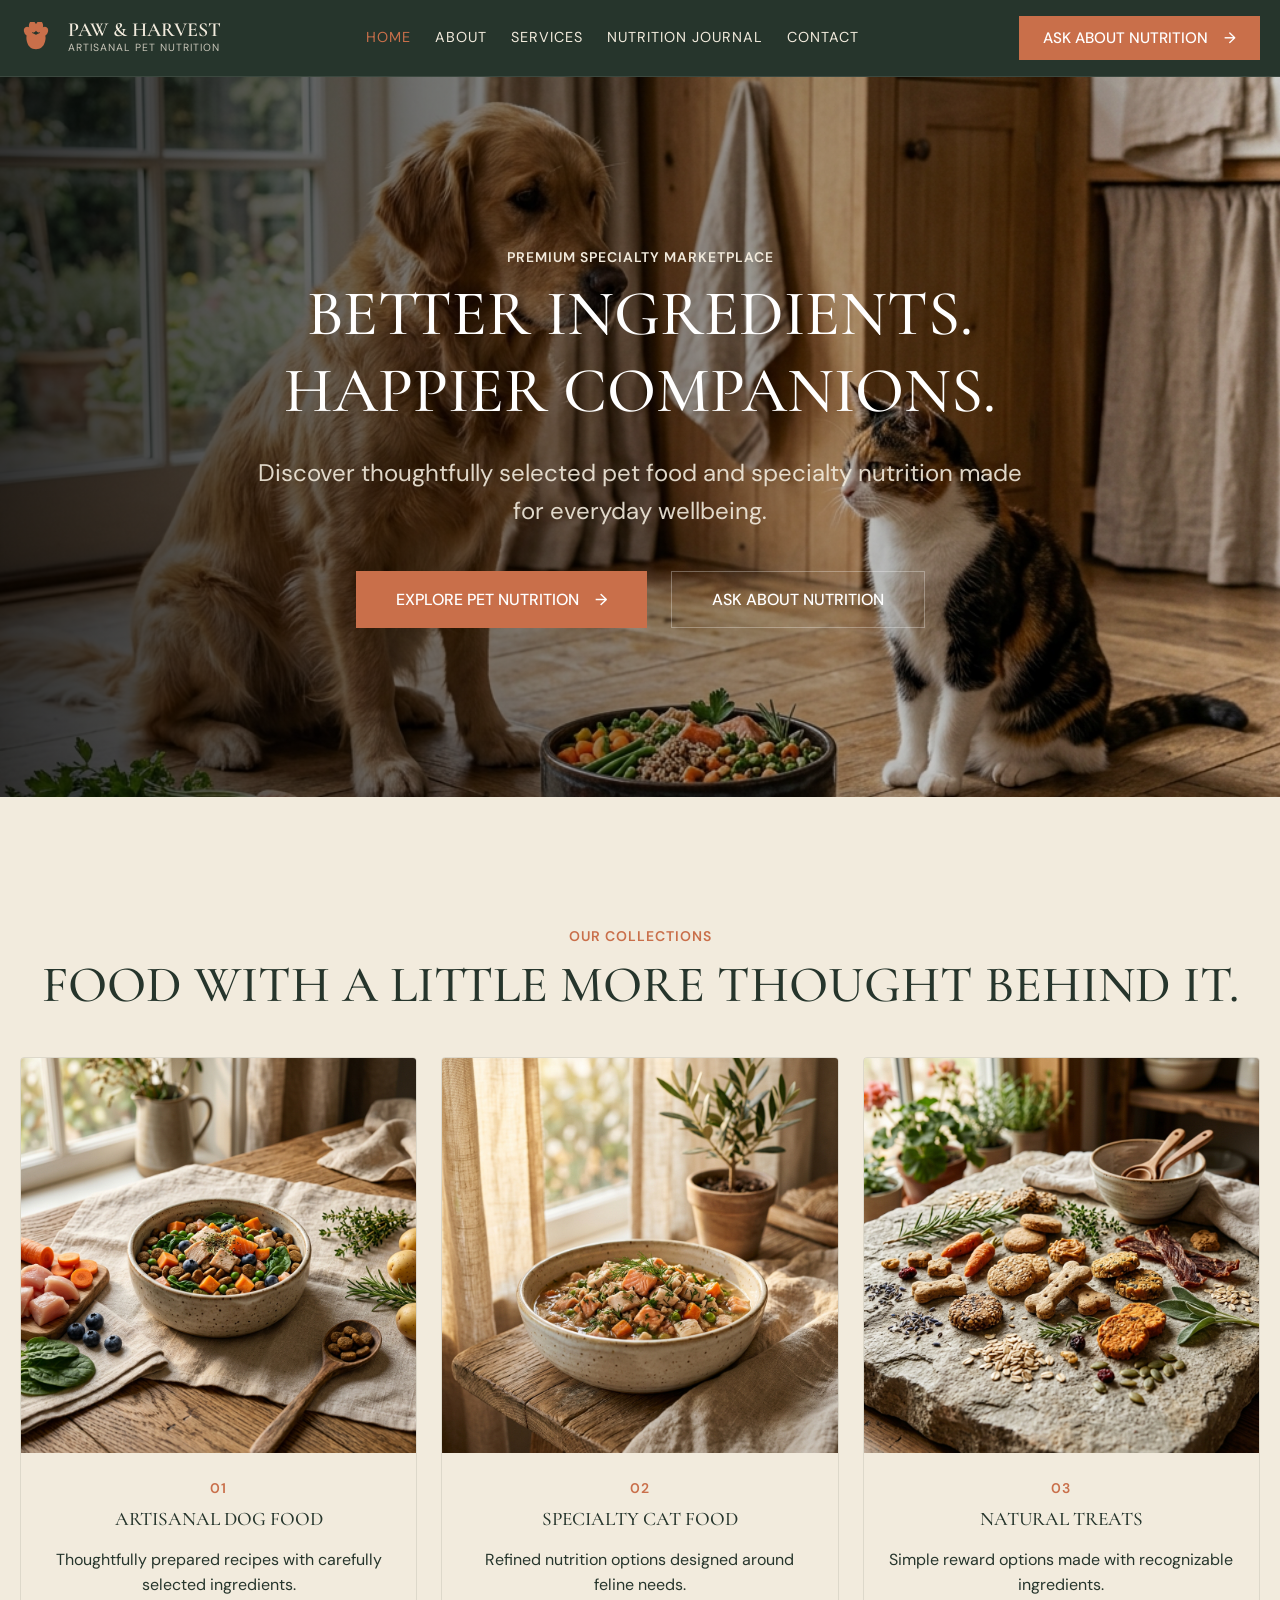
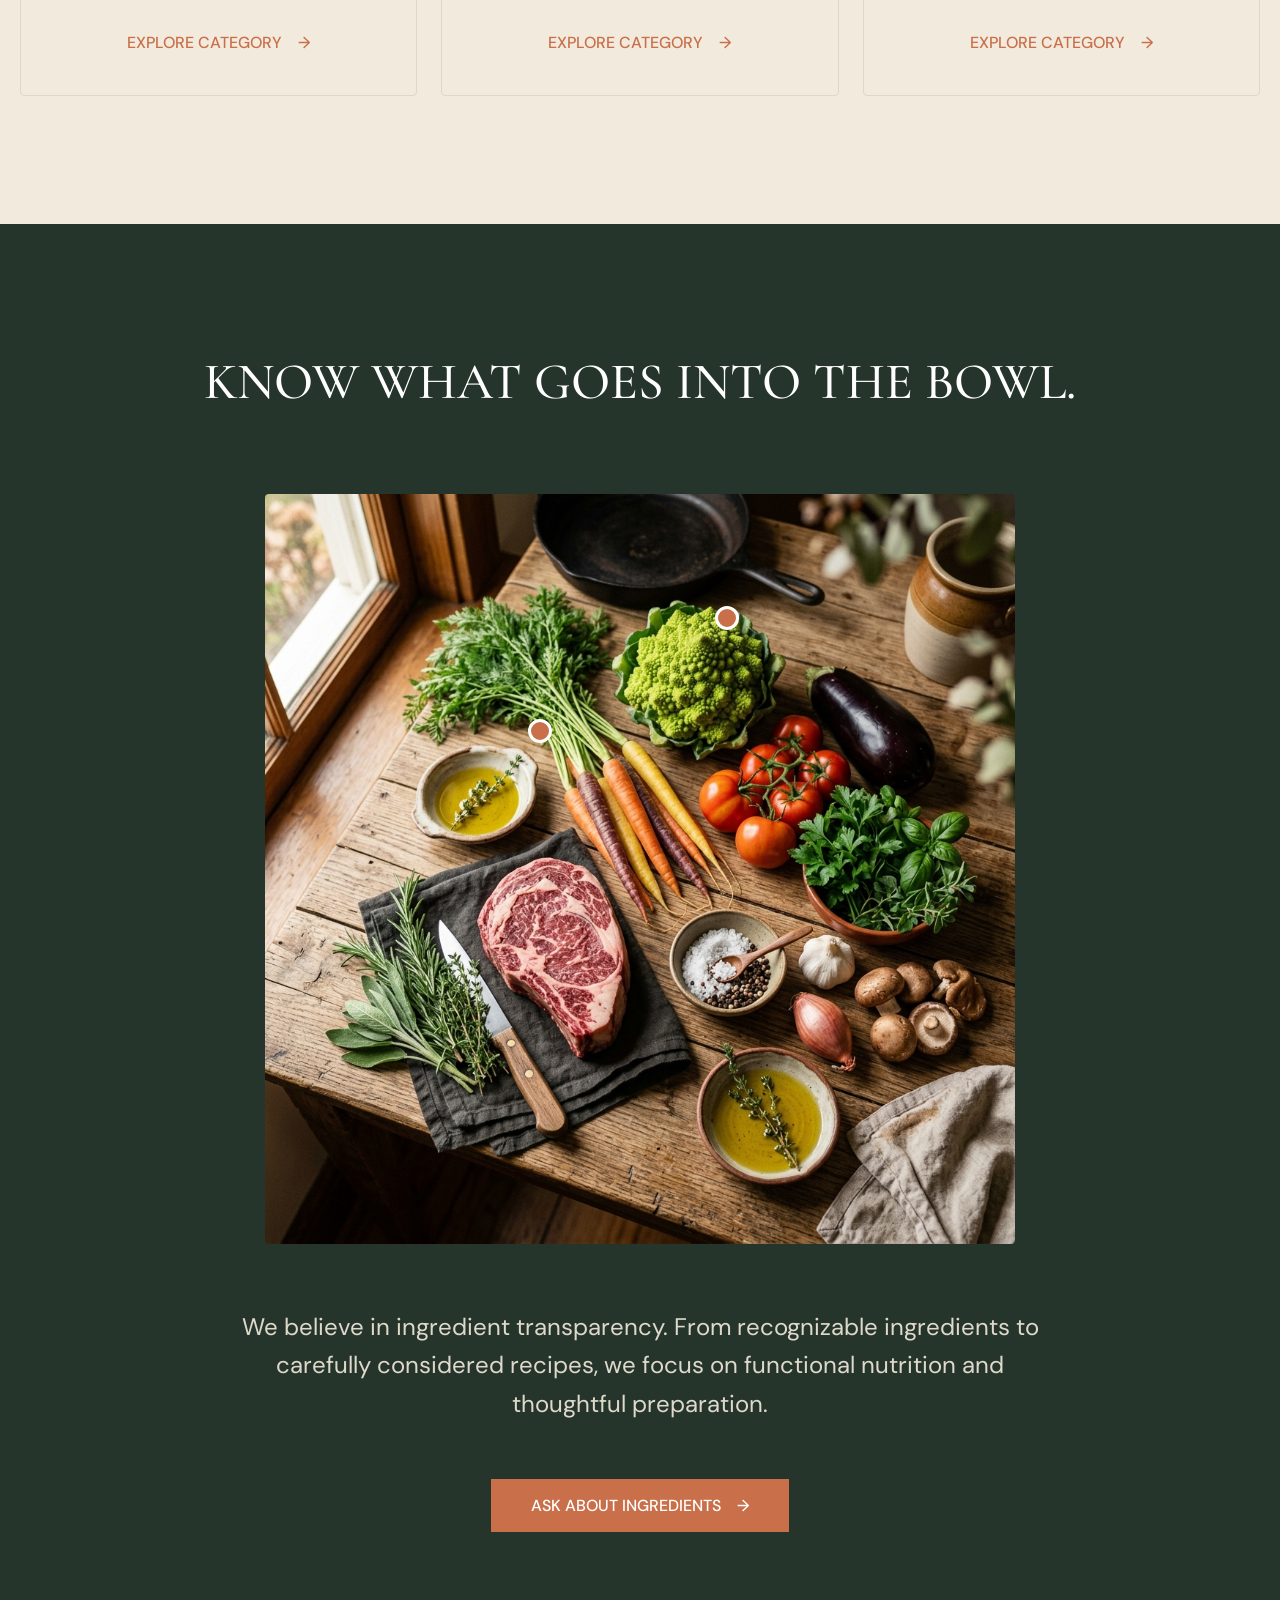
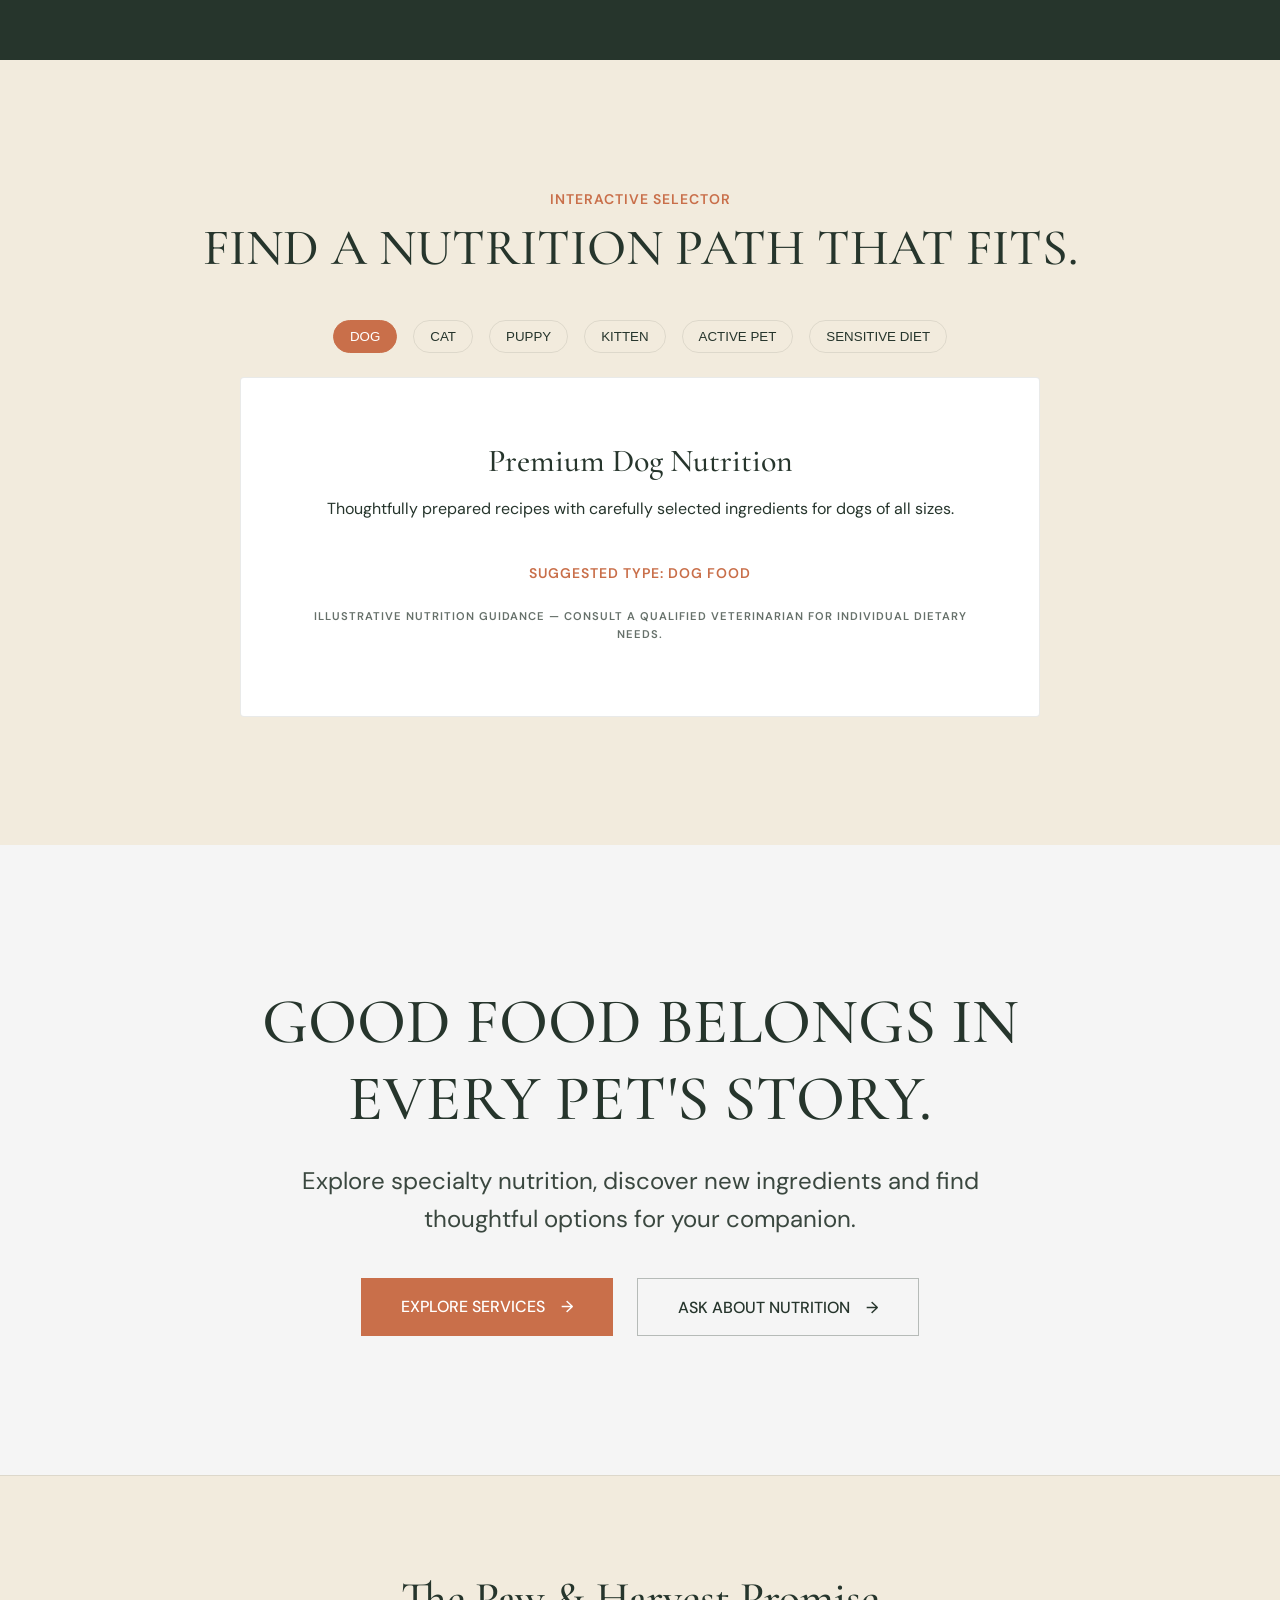
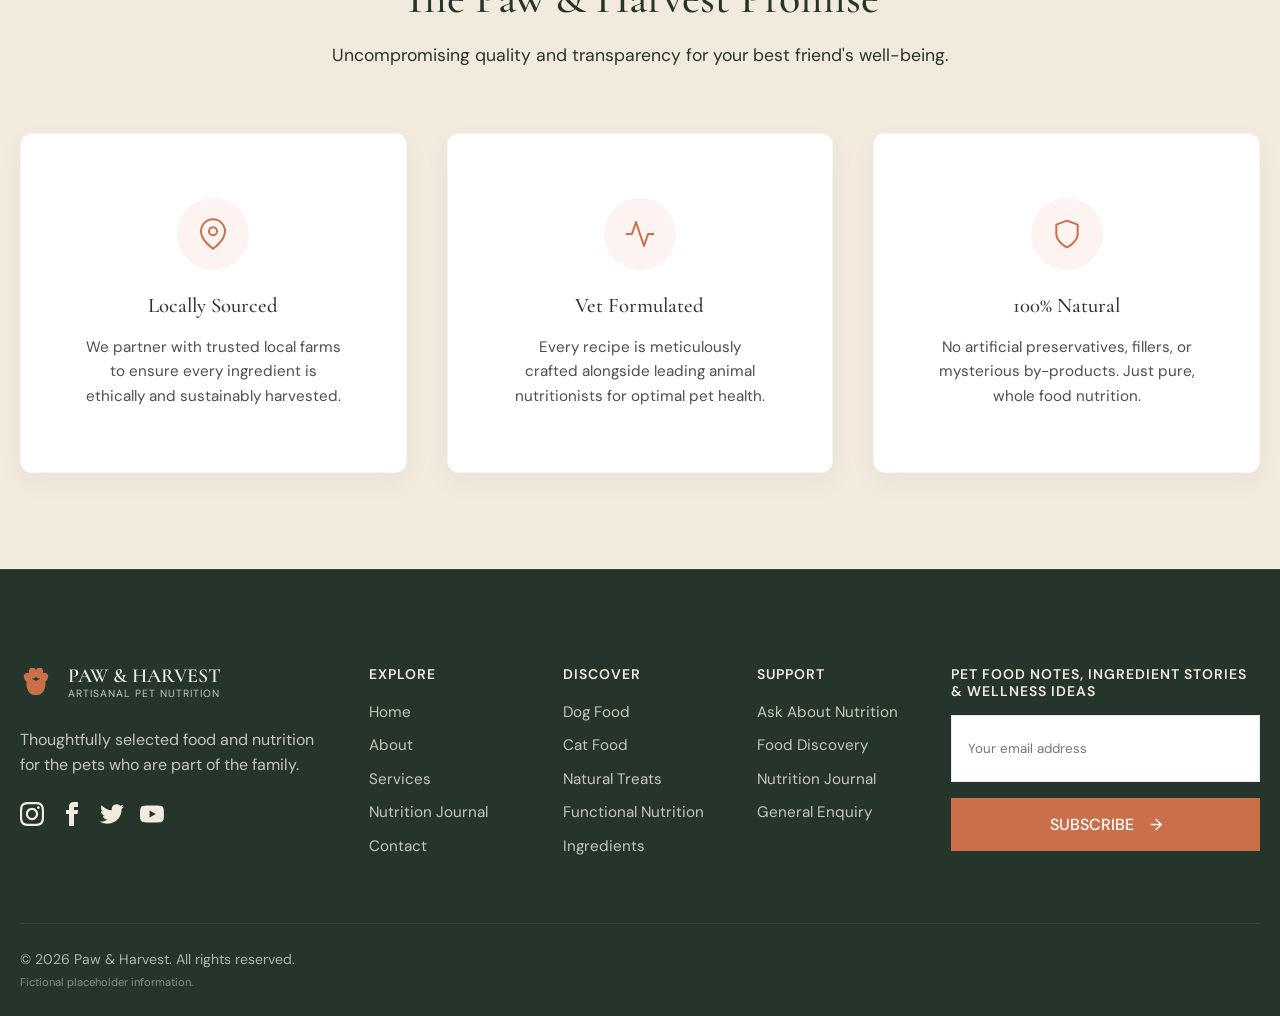
==== paw-and-harvest/index.html @ 26db66cb "first commit" ====
<!DOCTYPE html>
<html lang="en" data-theme="light">
<head>
  <meta charset="UTF-8">
  <meta name="viewport" content="width=device-width, initial-scale=1.0">
  <title>Paw & Harvest | Artisanal Pet Food & Nutrition</title>
  <meta name="description" content="Premium marketplace for artisanal pet food, natural treats, and specialty nutrition for your companions.">
  <link rel="stylesheet" href="assets/css/style.css">
  <link rel="icon" type="image/svg+xml" href="assets/images/logo.svg">
</head>
<body>

  <!-- GLOBAL NAVBAR -->
  <header class="navbar">
    <div class="container navbar-container">
      <a href="index.html" class="nav-brand">
        <svg class="nav-logo-svg" viewBox="0 0 100 100" xmlns="http://www.w3.org/2000/svg">
              <path d="M50 85 C20 85 20 50 20 50 C20 20 50 40 50 40 C50 40 80 20 80 50 C80 50 80 85 50 85 Z" />
              <ellipse cx="25" cy="30" rx="12" ry="16" transform="rotate(-30 25 30)" />
              <ellipse cx="40" cy="15" rx="12" ry="18" transform="rotate(-10 40 15)" />
              <ellipse cx="60" cy="15" rx="12" ry="18" transform="rotate(10 60 15)" />
              <ellipse cx="75" cy="30" rx="12" ry="16" transform="rotate(30 75 30)" />
            </svg>
        <div class="nav-brand-text">
          <span class="nav-brand-name">PAW & HARVEST</span>
          <span class="nav-brand-desc">Artisanal Pet Nutrition</span>
        </div>
      </a>
      
      <nav class="nav-links">
        <a href="index.html" class="nav-link active">Home</a>
        <a href="about.html" class="nav-link">About</a>
        <a href="services.html" class="nav-link">Services</a>
        <a href="journal.html" class="nav-link">Nutrition Journal</a>
        <a href="contact.html" class="nav-link">Contact</a>
      </nav>

      <div class="nav-actions">
        <div class="nav-actions-desktop" style="display: flex; align-items: center;">
          <button class="btn btn-primary cta-trigger" style="padding: 12px 24px; margin-left: 16px; font-size: 0.95rem;">ASK ABOUT NUTRITION <span class="arrow">→</span></button>
        </div>
        <button class="hamburger" aria-label="Open Menu" onclick="document.querySelector('.mobile-nav-drawer').classList.add('open'); document.querySelector('.mobile-nav-overlay').classList.add('open'); document.body.style.overflow='hidden';">
          <span></span><span></span><span></span>
        </button>
      </div>
    </div>
  </header>

  <!-- MOBILE MENU -->
  <div class="mobile-nav-overlay" onclick="document.querySelector('.mobile-nav-drawer').classList.remove('open'); document.querySelector('.mobile-nav-overlay').classList.remove('open'); document.body.style.overflow='';"></div>
  <div class="mobile-nav-drawer">
    <div class="mobile-nav-header">
      <div class="nav-brand">
        <svg class="nav-logo-svg" viewBox="0 0 100 100" xmlns="http://www.w3.org/2000/svg">
              <path d="M50 85 C20 85 20 50 20 50 C20 20 50 40 50 40 C50 40 80 20 80 50 C80 50 80 85 50 85 Z" />
              <ellipse cx="25" cy="30" rx="12" ry="16" transform="rotate(-30 25 30)" />
              <ellipse cx="40" cy="15" rx="12" ry="18" transform="rotate(-10 40 15)" />
              <ellipse cx="60" cy="15" rx="12" ry="18" transform="rotate(10 60 15)" />
              <ellipse cx="75" cy="30" rx="12" ry="16" transform="rotate(30 75 30)" />
            </svg>
        <div class="nav-brand-text">
          <span class="nav-brand-name">PAW & HARVEST</span>
          <span class="nav-brand-desc">Artisanal Pet Nutrition</span>
        </div>
      </div>
      <button class="mobile-nav-close" aria-label="Close Menu">&times;</button>
    </div>
    <nav class="mobile-nav-links">
      <a href="index.html" class="mobile-nav-link active">Home</a>
      <a href="about.html" class="mobile-nav-link">About</a>
      <a href="services.html" class="mobile-nav-link">Services</a>
      <a href="journal.html" class="mobile-nav-link">Nutrition Journal</a>
      <a href="contact.html" class="mobile-nav-link">Contact</a>
    </nav>
    <div style="margin-top: auto;">
      <button class="btn btn-primary cta-trigger" style="width: 100%; margin-bottom: var(--space-md);">ASK ABOUT NUTRITION <span class="arrow">→</span></button>
    </div>
  </div>

  <!-- SEARCH PANEL -->
  <div class="modal-overlay search-panel" style="align-items: flex-start; padding-top: 100px;">
    <div class="modal-content" style="background: var(--c-forest); color: var(--c-oat);">
      <button class="modal-close search-close" style="color: var(--c-oat);">&times;</button>
      <h3 style="color: var(--c-oat);">Search Paw & Harvest</h3>
      <div class="form-group">
        <input type="text" class="form-control search-input" placeholder="Search pet food, treats, ingredients, journal..." style="background: rgba(255,255,255,0.1); border-color: rgba(255,255,255,0.2); color: var(--c-oat); font-size: 1.25rem;">
      </div>
      <div class="search-results" style="margin-top: var(--space-md); display: flex; flex-direction: column; gap: var(--space-sm);">
        <!-- populated via js -->
      </div>
    </div>
  </div>

  <main>
    <!-- HOME SEC 01: HERO -->
    <section class="hero-section reveal">
      <img src="assets/images/hero-pet-food.webp" alt="Healthy dog and cat in a warm sophisticated kitchen" class="hero-bg" loading="eager">
      <div class="hero-overlay"></div>
      <div class="container">
        <div class="hero-content">
          <span class="text-eyebrow" style="color: var(--c-oat);">Premium Specialty Marketplace</span>
          <h1 style="color: var(--c-white);">BETTER INGREDIENTS. HAPPIER COMPANIONS.</h1>
          <p class="text-large" style="color: var(--c-oat); opacity: 0.9; margin-bottom: var(--space-lg);">Discover thoughtfully selected pet food and specialty nutrition made for everyday wellbeing.</p>
          <div class="hero-buttons">
            <a href="services.html" class="btn btn-primary">EXPLORE PET NUTRITION <span class="arrow">&rarr;</span></a>
            <button class="btn btn-secondary cta-trigger" style="color: var(--c-white); border-color: rgba(255,255,255,0.3);">ASK ABOUT NUTRITION</button>
          </div>
        </div>
      </div>
    </section>

    <!-- HOME SEC 02: ARTISANAL COLLECTIONS -->
    <section class="reveal">
      <div class="container">
        <div class="text-center mb-lg">
          <span class="text-eyebrow">Our Collections</span>
          <h2>FOOD WITH A LITTLE MORE THOUGHT BEHIND IT.</h2>
        </div>
        
        <!-- Asymmetric magazine layout 2+1 on tablet -->
        <div class="grid-cards grid-3-items">
          <div class="card" style="background: transparent; border: 1px solid var(--c-border); border-radius: var(--radius-sm); overflow: hidden;">
            <img src="assets/images/artisan-dog-food.webp" alt="Artisanal Dog Food" class="card-img" style="aspect-ratio: 1/1;">
            <div class="card-content" style="padding: var(--space-md); text-align: center; align-items: center;">
              <span class="text-eyebrow">01</span>
              <h3>ARTISANAL DOG FOOD</h3>
              <p>Thoughtfully prepared recipes with carefully selected ingredients.</p>
              <a href="services.html" class="btn btn-secondary" style="border:none; color: var(--c-terracotta); justify-content: center;">EXPLORE CATEGORY <span class="arrow">&rarr;</span></a>
            </div>
          </div>
          
          <div class="card" style="background: transparent; border: 1px solid var(--c-border); border-radius: var(--radius-sm); overflow: hidden;">
            <img src="assets/images/artisan-cat-food.webp" alt="Specialty Cat Food" class="card-img" style="aspect-ratio: 1/1;">
            <div class="card-content" style="padding: var(--space-md); text-align: center; align-items: center;">
              <span class="text-eyebrow">02</span>
              <h3>SPECIALTY CAT FOOD</h3>
              <p>Refined nutrition options designed around feline needs.</p>
              <a href="services.html" class="btn btn-secondary" style="border:none; color: var(--c-terracotta); justify-content: center;">EXPLORE CATEGORY <span class="arrow">&rarr;</span></a>
            </div>
          </div>
          
          <div class="card" style="background: transparent; border: 1px solid var(--c-border); border-radius: var(--radius-sm); overflow: hidden;">
            <img src="assets/images/natural-treats.webp" alt="Natural Treats" class="card-img" style="aspect-ratio: 1/1;">
            <div class="card-content" style="padding: var(--space-md); text-align: center; align-items: center;">
              <span class="text-eyebrow">03</span>
              <h3>NATURAL TREATS</h3>
              <p>Simple reward options made with recognizable ingredients.</p>
              <a href="services.html" class="btn btn-secondary" style="border:none; color: var(--c-terracotta); justify-content: center;">EXPLORE CATEGORY <span class="arrow">&rarr;</span></a>
            </div>
          </div>
        </div>
      </div>
    </section>

    <!-- HOME SEC 03: INGREDIENT STORY -->
    <section class="reveal" style="background-color: var(--c-forest); color: var(--c-oat); overflow: hidden; width: 100%;">
      <div class="container" style="display: flex; flex-direction: column; gap: var(--space-xl); align-items: center; justify-content: center; text-align: center;">
        <div style="grid-column: 1 / -1;">
          <h2 style="color: var(--c-white); text-align: center;">KNOW WHAT GOES INTO THE BOWL.</h2>
        </div>
        
        <!-- Interactive hotspots overlay -->
        <div class="ingredient-image-wrapper">
          <img src="assets/images/ingredient-story.webp" alt="Premium ingredient photography" style="width: 100%; border-radius: var(--radius-sm);">
          
          <!-- Hotspots (Frontend Demo) -->
          <div class="hotspot" style="position: absolute; top: 30%; left: 35%;">
            <div class="hotspot-dot" style="width: 24px; height: 24px; background: var(--c-terracotta); border-radius: 50%; border: 3px solid #fff; cursor: pointer;"></div>
            <div class="hotspot-panel" style="display:none; position: absolute; top: 30px; left: 0; background: var(--c-bg-primary); color: var(--c-text-primary); padding: var(--space-sm); width: 200px; border-radius: var(--radius-sm); box-shadow: 0 10px 30px rgba(0,0,0,0.3); z-index: 10;">
              <strong>Premium Meat</strong><br>
              <span style="font-size: 0.85rem; opacity: 0.8;">High-quality protein source carefully selected for muscle maintenance.</span>
            </div>
          </div>
          <div class="hotspot" style="position: absolute; top: 15%; left: 60%;">
            <div class="hotspot-dot" style="width: 24px; height: 24px; background: var(--c-terracotta); border-radius: 50%; border: 3px solid #fff; cursor: pointer;"></div>
            <div class="hotspot-panel" style="display:none; position: absolute; top: 30px; left: -80px; background: var(--c-bg-primary); color: var(--c-text-primary); padding: var(--space-sm); width: 200px; border-radius: var(--radius-sm); box-shadow: 0 10px 30px rgba(0,0,0,0.3); z-index: 10;">
              <strong>Fresh Vegetables</strong><br>
              <span style="font-size: 0.85rem; opacity: 0.8;">Locally sourced vegetables providing essential vitamins and fiber.</span>
            </div>
          </div>
        </div>

        <div class="ingredient-text-wrapper" style="grid-column: 1 / -1; max-width: 800px; margin: 0 auto; text-align: center;">
          <p class="text-large" style="opacity: 0.9;">We believe in ingredient transparency. From recognizable ingredients to carefully considered recipes, we focus on functional nutrition and thoughtful preparation.</p>
          <button class="btn btn-primary mt-lg cta-trigger">ASK ABOUT INGREDIENTS <span class="arrow">&rarr;</span></button>
        </div>
      </div>
      
      <script>
        // Simple hotspot toggle logic just for this section
        document.querySelectorAll('.hotspot-dot').forEach(dot => {
          dot.addEventListener('mouseenter', (e) => {
            e.target.nextElementSibling.style.display = 'block';
          });
          dot.addEventListener('mouseleave', (e) => {
            e.target.nextElementSibling.style.display = 'none';
          });
        });
      </script>
    </section>

    <!-- HOME SEC 04: PET NUTRITION DISCOVERY -->
    <section class="reveal">
      <div class="container">
        <div class="text-center mb-lg">
          <span class="text-eyebrow">Interactive Selector</span>
          <h2>FIND A NUTRITION PATH THAT FITS.</h2>
        </div>
        
        <div style="max-width: 800px; margin: 0 auto; text-align: center;">
          <div class="nutrition-selector" style="justify-content: center;">
            <button class="selector-btn active" data-type="dog">DOG</button>
            <button class="selector-btn" data-type="cat">CAT</button>
            <button class="selector-btn" data-type="puppy">PUPPY</button>
            <button class="selector-btn" data-type="kitten">KITTEN</button>
            <button class="selector-btn" data-type="active">ACTIVE PET</button>
            <button class="selector-btn" data-type="sensitive">SENSITIVE DIET</button>
          </div>
          
          <div id="nutritionResult" style="padding: var(--space-xl); background: var(--c-bg-surface); border: 1px solid var(--c-border); border-radius: var(--radius-sm); transition: opacity 0.3s ease;">
            <h3>Premium Dog Nutrition</h3>
            <p>Thoughtfully prepared recipes with carefully selected ingredients for dogs of all sizes.</p>
            <p class="text-eyebrow mt-lg">Suggested Type: Dog Food</p>
            <p class="text-eyebrow" style="color: var(--c-text-primary); opacity: 0.7; font-size: 0.7rem; margin-top: var(--space-md);">Illustrative nutrition guidance &mdash; consult a qualified veterinarian for individual dietary needs.</p>
          </div>
        </div>
      </div>
    </section>

    <!-- HOME SEC 05: FINAL CTA -->
    <section class="reveal" style="padding: 0; background-color: #f5f5f5;">
      <div style="min-height: 70vh; display: flex; align-items: center;">
        <div class="container" style="text-align: center; color: var(--c-forest);">
          <h1 style="max-width: 900px; margin: 0 auto var(--space-md);">GOOD FOOD BELONGS IN EVERY PET'S STORY.</h1>
          <p class="text-large" style="max-width: 700px; margin: 0 auto var(--space-lg); opacity: 0.9;">Explore specialty nutrition, discover new ingredients and find thoughtful options for your companion.</p>
          <div class="sec-05-buttons" style="display: flex; gap: var(--space-md); justify-content: center; flex-wrap: wrap;">
            <a href="services.html" class="btn btn-primary">EXPLORE SERVICES <span class="arrow">&rarr;</span></a>
            <button class="btn btn-secondary cta-trigger" style="color: var(--c-forest); border-color: rgba(38,53,44,0.3);">ASK ABOUT NUTRITION <span class="arrow">&rarr;</span></button>
          </div>
        </div>
      </div>
    </section>
  </main>

  <!-- GLOBAL CTA POPUP -->
  <div class="modal-overlay" id="enquiryModal">
    <div class="modal-content">
      <button class="modal-close" aria-label="Close modal">&times;</button>
      <h2 style="margin-bottom: var(--space-sm);">LET'S TALK PET NUTRITION</h2>
      <p style="opacity: 0.8; margin-bottom: var(--space-lg);">Tell us about your pet and we'll help you explore thoughtfully selected food and nutrition options.</p>
      
      <form id="enquiryForm" novalidate>
        <div class="form-group">
          <label class="form-label">Full Name *</label>
          <input type="text" class="form-control" required placeholder="Jane Doe">
          <span class="form-error">Please enter your full name.</span>
        </div>
        <div class="form-group">
          <label class="form-label">Email Address *</label>
          <input type="email" class="form-control" required placeholder="jane@example.com">
          <span class="form-error">Please enter a valid email.</span>
        </div>
        <div class="form-group">
          <label class="form-label">Phone (Optional)</label>
          <input type="tel" class="form-control" placeholder="+1 (555) 000-0000">
        </div>
        
        <div style="display: grid; grid-template-columns: 1fr 1fr; gap: var(--space-md);">
          <div class="form-group">
            <label class="form-label">Pet Type *</label>
            <select class="form-control" required>
              <option value="">Select Pet</option>
              <option value="Dog">Dog</option>
              <option value="Cat">Cat</option>
              <option value="Puppy">Puppy</option>
              <option value="Kitten">Kitten</option>
              <option value="Other">Other</option>
            </select>
            <span class="form-error">Required.</span>
          </div>
          <div class="form-group">
            <label class="form-label">Pet Age</label>
            <select class="form-control">
              <option value="">Select Age</option>
              <option value="Puppy/Kitten">Puppy / Kitten</option>
              <option value="Young Adult">Young Adult</option>
              <option value="Adult">Adult</option>
              <option value="Senior">Senior</option>
            </select>
          </div>
        </div>

        <div class="form-group">
          <label class="form-label">Food Interest *</label>
          <select class="form-control" required>
            <option value="">Select Interest</option>
            <option value="Premium Food">Premium Food</option>
            <option value="Natural Treats">Natural Treats</option>
            <option value="Functional Nutrition">Functional Nutrition</option>
            <option value="Freeze-Dried">Freeze-Dried</option>
            <option value="Organic Ingredients">Organic Ingredients</option>
            <option value="General Enquiry">General Enquiry</option>
          </select>
          <span class="form-error">Required.</span>
        </div>
        
        <div class="form-group">
          <label class="form-label">Message *</label>
          <textarea class="form-control" rows="4" required placeholder="How can we help?"></textarea>
          <span class="form-error">Please provide a message.</span>
        </div>

        <div style="display: flex; gap: var(--space-sm); flex-direction: column; margin-top: var(--space-lg);">
          <button type="submit" class="btn btn-primary" style="width: 100%;">SEND ENQUIRY <span class="arrow">&rarr;</span></button>
          <button type="button" class="btn btn-secondary modal-close" style="width: 100%; border: none;">MAYBE LATER</button>
        </div>
      </form>
      
      <div id="formSuccess" style="display: none; text-align: center; padding: var(--space-xl) 0;">
        <svg width="64" height="64" viewBox="0 0 24 24" fill="none" stroke="var(--c-terracotta)" stroke-width="2" style="margin-bottom: var(--space-md);"><path d="M22 11.08V12a10 10 10 0 1 1-5.93-9.14"></path><polyline points="22 4 12 14.01 9 11.01"></polyline></svg>
        <h3>ENQUIRY RECEIVED</h3>
        <p>Thanks &mdash; your enquiry has been prepared for the Paw & Harvest team.</p>
      </div>
    </div>
  </div>

  <!-- FOOTER -->
  <!-- THE PAW & HARVEST PROMISE -->
  <section class="promise-section">
    <div class="container">
      <div class="promise-header">
        <h2>The Paw & Harvest Promise</h2>
        <p>Uncompromising quality and transparency for your best friend's well-being.</p>
      </div>
      <div class="promise-grid">
        <div class="promise-card">
          <div class="promise-icon-wrapper">
            <svg viewBox="0 0 24 24" stroke-linecap="round" stroke-linejoin="round">
              <path d="M21 10c0 7-9 13-9 13s-9-6-9-13a9 9 0 0 1 18 0z"></path>
              <circle cx="12" cy="10" r="3"></circle>
            </svg>
          </div>
          <h3>Locally Sourced</h3>
          <p>We partner with trusted local farms to ensure every ingredient is ethically and sustainably harvested.</p>
        </div>
        <div class="promise-card">
          <div class="promise-icon-wrapper">
            <svg viewBox="0 0 24 24" stroke-linecap="round" stroke-linejoin="round">
              <path d="M22 12h-4l-3 9L9 3l-3 9H2"></path>
            </svg>
          </div>
          <h3>Vet Formulated</h3>
          <p>Every recipe is meticulously crafted alongside leading animal nutritionists for optimal pet health.</p>
        </div>
        <div class="promise-card">
          <div class="promise-icon-wrapper">
            <svg viewBox="0 0 24 24" stroke-linecap="round" stroke-linejoin="round">
              <path d="M12 22s8-4 8-10V5l-8-3-8 3v7c0 6 8 10 8 10z"></path>
            </svg>
          </div>
          <h3>100% Natural</h3>
          <p>No artificial preservatives, fillers, or mysterious by-products. Just pure, whole food nutrition.</p>
        </div>
      </div>
    </div>
  </section>

  <footer class="site-footer">
    <div class="container">
      <div class="footer-grid">
        <div class="footer-col">
          <a href="index.html" class="nav-brand" style="margin-bottom: var(--space-md); display: inline-flex;">
            <svg class="nav-logo-svg" viewBox="0 0 100 100" xmlns="http://www.w3.org/2000/svg">
              <path d="M50 85 C20 85 20 50 20 50 C20 20 50 40 50 40 C50 40 80 20 80 50 C80 50 80 85 50 85 Z" />
              <ellipse cx="25" cy="30" rx="12" ry="16" transform="rotate(-30 25 30)" />
              <ellipse cx="40" cy="15" rx="12" ry="18" transform="rotate(-10 40 15)" />
              <ellipse cx="60" cy="15" rx="12" ry="18" transform="rotate(10 60 15)" />
              <ellipse cx="75" cy="30" rx="12" ry="16" transform="rotate(30 75 30)" />
            </svg>
            <div class="nav-brand-text">
              <span class="nav-brand-name">PAW & HARVEST</span>
              <span class="nav-brand-desc">ARTISANAL PET NUTRITION</span>
            </div>
          </a>
          <p style="opacity: 0.8; max-width: 300px; margin-bottom: var(--space-md);">Thoughtfully selected food and nutrition for the pets who are part of the family.</p>
          <div class="social-links">
            <a href="#" aria-label="Instagram">
              <svg class="social-icon" viewBox="0 0 24 24"><path d="M12 2.163c3.204 0 3.584.012 4.85.07 3.252.148 4.771 1.691 4.919 4.919.058 1.265.069 1.645.069 4.849 0 3.205-.012 3.584-.069 4.849-.149 3.225-1.664 4.771-4.919 4.919-1.266.058-1.644.07-4.85.07-3.204 0-3.584-.012-4.849-.07-3.26-.149-4.771-1.699-4.919-4.92-.058-1.265-.07-1.644-.07-4.849 0-3.204.013-3.583.07-4.849.149-3.227 1.664-4.771 4.919-4.919 1.266-.057 1.645-.069 4.849-.069zm0-2.163c-3.259 0-3.667.014-4.947.072-4.358.2-6.78 2.618-6.98 6.98-.059 1.281-.073 1.689-.073 4.948 0 3.259.014 3.668.072 4.948.2 4.358 2.618 6.78 6.98 6.98 1.281.058 1.689.072 4.948.072 3.259 0 3.668-.014 4.948-.072 4.354-.2 6.782-2.618 6.979-6.98.059-1.28.073-1.689.073-4.948 0-3.259-.014-3.667-.072-4.947-.196-4.354-2.617-6.78-6.979-6.98-1.281-.059-1.69-.073-4.949-.073zm0 5.838c-3.403 0-6.162 2.759-6.162 6.162s2.759 6.163 6.162 6.163 6.162-2.759 6.162-6.163c0-3.403-2.759-6.162-6.162-6.162zm0 10.162c-2.209 0-4-1.79-4-4 0-2.209 1.791-4 4-4s4 1.791 4 4c0 2.21-1.791 4-4 4zm6.406-11.845c-.796 0-1.441.645-1.441 1.44s.645 1.44 1.441 1.44c.795 0 1.439-.645 1.439-1.44s-.644-1.44-1.439-1.44z"/></svg>
            </a>
            <a href="#" aria-label="Facebook">
              <svg class="social-icon" viewBox="0 0 24 24"><path d="M9 8h-3v4h3v12h5v-12h3.642l.358-4h-4v-1.667c0-.955.192-1.333 1.115-1.333h2.885v-5h-3.808c-3.596 0-5.192 1.583-5.192 4.615v3.385z"/></svg>
            </a>
            <a href="#" aria-label="X">
              <svg class="social-icon" viewBox="0 0 24 24"><path d="M24 4.557c-.883.392-1.832.656-2.828.775 1.017-.609 1.798-1.574 2.165-2.724-.951.564-2.005.974-3.127 1.195-.897-.957-2.178-1.555-3.594-1.555-3.179 0-5.515 2.966-4.797 6.045-4.091-.205-7.719-2.165-10.148-5.144-1.29 2.213-.669 5.108 1.523 6.574-.806-.026-1.566-.247-2.229-.616-.054 2.281 1.581 4.415 3.949 4.89-.693.188-1.452.232-2.224.084.626 1.956 2.444 3.379 4.6 3.419-2.07 1.623-4.678 2.348-7.29 2.04 2.179 1.397 4.768 2.212 7.548 2.212 9.142 0 14.307-7.721 13.995-14.646.962-.695 1.797-1.562 2.457-2.549z"/></svg>
            </a>
            <a href="#" aria-label="YouTube">
              <svg class="social-icon" viewBox="0 0 24 24"><path d="M23.498 6.186a3.016 3.016 0 0 0-2.122-2.136C19.505 3.545 12 3.545 12 3.545s-7.505 0-9.377.505A3.017 3.017 0 0 0 .502 6.186C0 8.07 0 12 0 12s0 3.93.502 5.814a3.016 3.016 0 0 0 2.122 2.136c1.871.505 9.376.505 9.376.505s7.505 0 9.377-.505a3.015 3.015 0 0 0 2.122-2.136C24 15.93 24 12 24 12s0-3.93-.502-5.814zM9.545 15.568V8.432L15.818 12l-6.273 3.568z"/></svg>
            </a>
          </div>
        </div>
        
        <div class="footer-col">
          <h4>EXPLORE</h4>
          <ul class="footer-links">
            <li><a href="index.html">Home</a></li>
            <li><a href="about.html">About</a></li>
            <li><a href="services.html">Services</a></li>
            <li><a href="journal.html">Nutrition Journal</a></li>
            <li><a href="contact.html">Contact</a></li>
          </ul>
        </div>
        
        <div class="footer-col">
          <h4>DISCOVER</h4>
          <ul class="footer-links">
            <li><a href="services.html">Dog Food</a></li>
            <li><a href="services.html">Cat Food</a></li>
            <li><a href="services.html">Natural Treats</a></li>
            <li><a href="services.html">Functional Nutrition</a></li>
            <li><a href="journal.html">Ingredients</a></li>
          </ul>
        </div>
        
        <div class="footer-col">
          <h4>SUPPORT</h4>
          <ul class="footer-links">
            <li><a href="#" class="cta-trigger">Ask About Nutrition</a></li>
            <li><a href="#" class="cta-trigger">Food Discovery</a></li>
            <li><a href="journal.html">Nutrition Journal</a></li>
            <li><a href="contact.html">General Enquiry</a></li>
          </ul>
        </div>
        
        <div class="footer-col">
          <h4>PET FOOD NOTES, INGREDIENT STORIES & WELLNESS IDEAS</h4>
          <form style="display: flex; flex-direction: column; gap: var(--space-sm);" onsubmit="event.preventDefault(); alert('Subscribed to the journal!');">
            <input type="email" placeholder="Your email address" required style="width: 100%; padding: var(--space-md) var(--space-sm); border: 1px solid var(--c-border); font-family: var(--font-body); background: var(--c-white); box-sizing: border-box;">
            <button type="submit" class="btn btn-primary" style="width: 100%; justify-content: center; box-sizing: border-box;">SUBSCRIBE <span class="arrow">&rarr;</span></button>
          </form>
        </div>
      </div>
      
      <div class="footer-bottom">
        <div>
          <p style="margin:0;">&copy; 2026 Paw & Harvest. All rights reserved. <br><span style="font-size: 0.7rem; opacity: 0.7;">Fictional placeholder information.</span></p>
        </div>
      </div>
    </div>
  </footer>

  <script src="assets/js/main.js"></script>
</body>
</html>
---- paw-and-harvest/assets/css/style.css ----
/* ==========================================================================
   PAW & HARVEST - GLOBAL STYLES
   ========================================================================== */

@import url('https://fonts.googleapis.com/css2?family=Cormorant+Garamond:wght@400;500;600;700&family=DM+Sans:opsz,wght@9..40,400;500;600&display=swap');

:root {
  /* Colors */
  --c-forest: #26352C;
  --c-oat: #F2EBDD;
  --c-terracotta: #C96F4A;
  
  /* White/Neutral variations allowed */
  --c-white: #FFFFFF;
  --c-black-trans-10: rgba(0, 0, 0, 0.1);
  --c-black-trans-20: rgba(0, 0, 0, 0.2);
  --c-black-trans-50: rgba(0, 0, 0, 0.5);
  --c-black-trans-80: rgba(0, 0, 0, 0.8);
  --c-white-trans-10: rgba(255, 255, 255, 0.1);
  
  /* Spacing */
  --space-xs: 8px;
  --space-sm: 16px;
  --space-md: 24px;
  --space-lg: 40px;
  --space-xl: 64px;
  --space-2xl: 96px;
  --space-3xl: 128px;
  
  /* Typography */
  --font-heading: 'Cormorant Garamond', serif;
  --font-body: 'DM Sans', sans-serif;
  
  /* Borders & Radius */
  --radius-sm: 4px;
  --radius-md: 8px;
  --radius-lg: 12px;
  
  /* Transitions */
  --transition-fast: 0.2s ease;
  --transition-normal: 0.3s ease;
  --transition-slow: 0.5s ease;
  
  /* Layout */
  --container-max: 1320px;
}

/* Dark Mode Variables */
[data-theme="dark"] {
  --c-bg-primary: var(--c-forest);
  --c-text-primary: var(--c-oat);
  --c-bg-surface: rgba(242, 235, 221, 0.05); /* Slight oat tint for cards in dark mode */
  --c-border: rgba(242, 235, 221, 0.1);
}

/* Light Mode Variables */
[data-theme="light"] {
  --c-bg-primary: var(--c-oat);
  --c-text-primary: var(--c-forest);
  --c-bg-surface: var(--c-white);
  --c-border: rgba(38, 53, 44, 0.1);
}

/* Basic Reset */
* {
  margin: 0;
  padding: 0;
  box-sizing: border-box;
  -ms-overflow-style: none;  /* IE and Edge */
  scrollbar-width: none;  /* Firefox */
}

/* Hide scrollbar for Chrome, Safari and Opera */
::-webkit-scrollbar {
  display: none;
}

html {
  scroll-behavior: smooth;
}

body {
  font-family: var(--font-body);
  background-color: var(--c-bg-primary);
  color: var(--c-text-primary);
  line-height: 1.6;
  font-size: 16px;
  transition: background-color var(--transition-normal), color var(--transition-normal);
  overflow-x: hidden;
}

/* Typography */
h1, h2, h3, h4, h5, h6 {
  font-family: var(--font-heading);
  font-weight: 500;
  line-height: 1.2;
}

h1 {
  font-size: clamp(2.5rem, 5vw, 4.5rem);
  margin-bottom: var(--space-md);
}

h2 {
  font-size: clamp(2rem, 4vw, 3.5rem);
  margin-bottom: var(--space-sm);
}

h3 {
  font-size: clamp(1.5rem, 2.5vw, 2.25rem);
  margin-bottom: var(--space-sm);
}

p {
  margin-bottom: var(--space-sm);
}

.text-eyebrow {
  text-transform: uppercase;
  font-size: 0.875rem;
  letter-spacing: 1px;
  font-weight: 600;
  color: var(--c-terracotta);
  margin-bottom: var(--space-xs);
  display: block;
}

.text-large {
  font-size: clamp(1.125rem, 2vw, 1.5rem);
}

/* Container */
.container {
  max-width: var(--container-max);
  width: min(100% - 40px, var(--container-max));
  margin: 0 auto;
}
@media (max-width: 768px) {
  .container {
    width: calc(100% - 32px);
  }
}

/* Section Rhythm */
section {
  padding-top: var(--space-3xl);
  padding-bottom: var(--space-3xl);
}
@media (max-width: 768px) {
  section {
    padding-top: var(--space-2xl);
    padding-bottom: var(--space-2xl);
  }
}

/* Images */
img {
  max-width: 100%;
  height: auto;
  display: block;
}

/* Buttons */
.btn {
  display: inline-flex;
  align-items: center;
  justify-content: center;
  padding: var(--space-sm) var(--space-lg);
  white-space: nowrap;
  font-family: var(--font-body);
  font-weight: 500;
  text-decoration: none;
  border-radius: 0;
  transition: all var(--transition-normal);
  cursor: pointer;
  border: none;
  font-size: 1rem;
}

.btn-primary {
  background-color: var(--c-terracotta);
  color: var(--c-white);
}

.btn-primary:hover {
  transform: translateY(-2px);
  background-color: #b35d3a;
}

.btn-secondary {
  background-color: transparent;
  color: var(--c-text-primary);
  border: 1px solid var(--c-border);
}

.btn-secondary:hover {
  background-color: var(--c-border);
}

/* Hover Arrow Movement */
.btn .arrow {
  display: inline-block;
  margin-left: var(--space-sm);
  transition: transform var(--transition-normal);
}
.btn:hover .arrow {
  transform: translateX(4px);
}

/* Global Navbar */
.navbar {
  position: sticky;
  top: 0;
  z-index: 100;
  background-color: var(--c-forest);
  color: var(--c-oat);
  padding: var(--space-sm) 0;
  border-bottom: 1px solid rgba(242, 235, 221, 0.1);
  transition: all var(--transition-normal);
}

.navbar-container {
  display: flex;
  align-items: center;
  justify-content: space-between;
}

.nav-brand {
  display: flex;
  align-items: center;
  gap: var(--space-sm);
  text-decoration: none;
  color: var(--c-oat);
}

.nav-logo-svg {
  width: 32px;
  height: 32px;
  fill: var(--c-terracotta);
}

.nav-brand-text {
  display: flex;
  flex-direction: column;
}

.nav-brand-name {
  font-family: var(--font-heading);
  font-size: 1.25rem;
  font-weight: 600;
  line-height: 1;
}

.nav-brand-desc {
  font-size: 0.65rem;
  text-transform: uppercase;
  letter-spacing: 1px;
  opacity: 0.8;
}

.nav-links {
  display: flex;
  gap: var(--space-md);
  list-style: none;
}

.nav-link {
  color: var(--c-oat);
  text-decoration: none;
  font-size: 0.9rem;
  text-transform: uppercase;
  letter-spacing: 1px;
  transition: color var(--transition-fast);
}

.nav-link:hover, .nav-link.active {
  color: var(--c-terracotta);
}

.nav-actions {
  display: flex;
  align-items: center;
  gap: var(--space-sm);
}

.nav-btn {
  background: none;
  border: none;
  color: var(--c-oat);
  cursor: pointer;
  padding: var(--space-xs);
  display: flex;
  align-items: center;
  justify-content: center;
  transition: color var(--transition-fast);
}
.nav-btn:hover {
  color: var(--c-terracotta);
}

.hamburger {
  display: none;
  flex-direction: column;
  gap: 6px;
  background: none;
  border: none;
  cursor: pointer;
  padding: var(--space-xs);
  z-index: 1000;
  position: relative;
}

.hamburger span {
  display: block;
  width: 24px;
  height: 2px;
  background-color: var(--c-oat);
  transition: all var(--transition-normal);
  pointer-events: none;
}

/* Mobile Nav Drawer */
.mobile-nav-drawer {
  position: fixed;
  top: 0;
  right: 0;
  transform: translateX(100%);
  width: 100%;
  max-width: 400px;
  height: 100svh;
  background-color: var(--c-forest);
  z-index: 200;
  padding: var(--space-xl) var(--space-md);
  display: flex;
  flex-direction: column;
  transition: transform var(--transition-normal);
  overflow-y: auto;
}

.mobile-nav-drawer.open {
  transform: translateX(0);
}

.mobile-nav-header {
  display: flex;
  justify-content: space-between;
  align-items: center;
  margin-bottom: var(--space-xl);
  color: var(--c-oat);
}

.mobile-nav-close {
  background: none;
  border: none;
  color: var(--c-oat);
  font-size: 2rem;
  cursor: pointer;
}

.mobile-nav-links {
  list-style: none;
  display: flex;
  flex-direction: column;
  gap: var(--space-md);
  margin-bottom: var(--space-xl);
  align-items: center;
  text-align: center;
}

.mobile-nav-link {
  color: var(--c-oat);
  text-decoration: none;
  font-family: var(--font-heading);
  font-size: 2rem;
  transition: color var(--transition-fast);
}

.mobile-nav-link:hover, .mobile-nav-link.active {
  color: var(--c-terracotta);
}

.mobile-nav-overlay {
  position: fixed;
  top: 0;
  left: 0;
  width: 100%;
  height: 100%;
  background: rgba(0,0,0,0.5);
  backdrop-filter: blur(4px);
  z-index: 150;
  opacity: 0;
  visibility: hidden;
  transition: all var(--transition-normal);
}

.mobile-nav-overlay.open {
  opacity: 1;
  visibility: visible;
}

.ingredient-image-wrapper {
  position: relative;
  width: 100%;
  grid-column: 1 / -1;
  max-width: 750px;
  margin: 0 auto;
}

/* Grid Layouts - Critical Requirement */
.grid-cards {
  display: grid;
  gap: var(--space-md);
  grid-template-columns: repeat(1, 1fr); /* Mobile default */
}

/* 3 Items: 2 + 1 Centered */
.grid-3-items {
  grid-template-columns: 1fr;
}

/* 4 Items: 2x2 */
.grid-4-items {
  grid-template-columns: 1fr;
}

/* 5 Items: 2 + 2 + 1 Centered */
.grid-5-items {
  grid-template-columns: 1fr;
}

@media (min-width: 768px) {
  /* 4-column trick for 3-item and 5-item grids to perfectly size and center the odd item */
  .grid-3-items, .grid-5-items, .promise-grid, .about-vision-grid {
    grid-template-columns: repeat(4, 1fr);
    grid-auto-rows: 1fr; /* Ensures equal height across rows */
  }
  .grid-3-items > *, .grid-5-items > *, .promise-grid > *, .about-vision-grid > * {
    grid-column: span 2;
  }
  
  /* Center last item if odd */
  .grid-3-items > *:last-child:nth-child(odd),
  .grid-5-items > *:last-child:nth-child(odd),
  .promise-grid > *:last-child:nth-child(odd),
  .about-vision-grid > *:last-child:nth-child(odd) {
    grid-column: 2 / span 2;
  }

  /* Standard 2 columns for even grids */
  .grid-4-items {
    grid-template-columns: repeat(2, 1fr);
    grid-auto-rows: 1fr;
  }
}

@media (min-width: 1025px) {
  /* Desktop overrides */
  .grid-3-items, .promise-grid, .about-vision-grid {
    grid-template-columns: repeat(3, 1fr);
  }
  .grid-3-items > *,
  .promise-grid > *,
  .about-vision-grid > *,
  .grid-3-items > *:last-child:nth-child(odd),
  .promise-grid > *:last-child:nth-child(odd),
  .about-vision-grid > *:last-child:nth-child(odd) {
    grid-column: auto;
    max-width: 100%;
    margin: 0;
  }
  
  .grid-4-items {
    grid-template-columns: repeat(4, 1fr);
  }
  
  .grid-5-items {
    grid-template-columns: repeat(5, 1fr);
  }
  .grid-5-items > *:last-child {
    grid-column: auto;
    max-width: 100%;
    margin: 0;
  }
}

/* Responsive Overrides Mobile */
@media (max-width: 1024px) {
  .nav-links, .nav-actions-desktop {
    display: none !important;
  }
  .hamburger {
    display: flex !important;
  }
  .ingredient-image-wrapper {
    margin: 0 auto !important;
    max-width: 500px !important;
    width: 100%;
    text-align: center;
  }
}

@media (max-width: 767px) {
  .grid-3-items, .grid-4-items, .grid-5-items, .promise-grid, .about-vision-grid {
    grid-template-columns: 1fr !important;
  }
  .grid-cards > * {
    margin: 0 auto !important;
    max-width: 500px !important;
    width: 100%;
    text-align: center;
  }
  .ingredient-text-wrapper {
    padding: 0 var(--space-md);
  }
  .ingredient-text-wrapper .btn {
    width: max-content;
    margin: 0 auto;
  }
  .sec-05-buttons {
    flex-direction: column;
    align-items: stretch;
    max-width: 320px;
    margin: 0 auto;
  }
}

/* Footer */
.site-footer {
  background-color: var(--c-forest);
  color: var(--c-oat);
  padding: var(--space-2xl) 0 var(--space-md);
  border-top: 1px solid rgba(242, 235, 221, 0.1);
}
.site-footer .nav-brand {
  color: var(--c-oat);
}
.site-footer .nav-logo-svg {
  fill: var(--c-terracotta);
}

.footer-grid {
  display: grid;
  grid-template-columns: 2fr 1fr 1fr 1fr 2fr;
  gap: var(--space-lg);
  margin-bottom: var(--space-xl);
}

.footer-col h4 {
  font-family: var(--font-body);
  font-size: 0.875rem;
  text-transform: uppercase;
  letter-spacing: 1px;
  margin-bottom: var(--space-sm);
  color: var(--c-oat);
  font-weight: 600;
}

.footer-links {
  list-style: none;
  display: flex;
  flex-direction: column;
  gap: var(--space-xs);
}

.footer-links a {
  color: var(--c-oat);
  text-decoration: none;
  font-size: 0.95rem;
  opacity: 0.8;
  transition: all var(--transition-fast);
}

.footer-links a:hover {
  color: var(--c-terracotta);
  opacity: 1;
}

.footer-bottom {
  display: flex;
  justify-content: space-between;
  align-items: center;
  border-top: 1px solid rgba(242, 235, 221, 0.1);
  padding-top: var(--space-md);
  font-size: 0.875rem;
  opacity: 0.7;
}

.social-links {
  display: flex;
  gap: var(--space-sm);
}
.social-links a {
  color: var(--c-oat);
  transition: all var(--transition-fast);
}
.social-links a:hover {
  color: var(--c-terracotta);
  transform: scale(1.1);
}
.social-icon {
  width: 24px;
  height: 24px;
  fill: currentColor;
}

@media (max-width: 1024px) {
  .footer-grid {
    grid-template-columns: 1fr;
    text-align: center;
  }
  .footer-col {
    display: flex;
    flex-direction: column;
    align-items: center;
    grid-column: 1 / -1 !important;
  }
  .footer-bottom {
    flex-direction: column;
    gap: var(--space-md);
  }
}

@media (max-width: 768px) {
}

/* Modal Popup */
.modal-overlay {
  position: fixed;
  top: 0; left: 0; width: 100%; height: 100%;
  background: rgba(0,0,0,0.5);
  backdrop-filter: blur(8px);
  z-index: 500;
  display: flex;
  align-items: center;
  justify-content: center;
  opacity: 0;
  visibility: hidden;
  transition: all var(--transition-normal);
}
.modal-overlay.open {
  opacity: 1;
  visibility: visible;
}
.modal-content {
  background-color: var(--c-bg-primary);
  color: var(--c-text-primary);
  padding: var(--space-xl);
  width: 100%;
  max-width: 600px;
  max-height: calc(100svh - 32px);
  overflow-y: auto;
  position: relative;
  transform: scale(0.95);
  transition: transform var(--transition-normal);
}
.modal-overlay.open .modal-content {
  transform: scale(1);
}
#enquiryModal h2,
#enquiryModal p {
  text-align: center;
}
.modal-content > .modal-close {
  position: absolute;
  top: var(--space-md);
  right: var(--space-md);
  background: none;
  border: none;
  font-size: 1.5rem;
  color: var(--c-text-primary);
  cursor: pointer;
  user-select: none;
  outline: none;
  -webkit-tap-highlight-color: transparent;
}

/* Form Styles */
.form-group {
  margin-bottom: var(--space-sm);
}
.form-label {
  display: block;
  margin-bottom: var(--space-xs);
  font-size: 0.9rem;
  font-weight: 500;
}
.form-control {
  width: 100%;
  padding: var(--space-sm);
  background-color: var(--c-bg-surface);
  border: 1px solid var(--c-border);
  color: var(--c-text-primary);
  font-family: var(--font-body);
  transition: border-color var(--transition-fast);
}
.form-control:focus {
  outline: none;
  border-color: var(--c-terracotta);
}
.form-control option {
  color: var(--c-forest);
  background-color: var(--c-white);
}
.form-error {
  color: #d9534f;
  font-size: 0.8rem;
  margin-top: 4px;
  display: none;
}
.form-group.has-error .form-control {
  border-color: #d9534f;
}
.form-group.has-error .form-error {
  display: block;
}

/* Scroll Reveal */
.reveal {
  opacity: 0;
  transform: translateY(30px);
  transition: all 0.8s ease;
}
.reveal.active {
  opacity: 1;
  transform: translateY(0);
}

/* Reduced Motion */
@media (prefers-reduced-motion: reduce) {
  * {
    transition: none !important;
    animation: none !important;
  }
  .reveal {
    opacity: 1;
    transform: none;
  }
}

/* Utility */
.text-center { text-align: center; }
.mb-lg { margin-bottom: var(--space-lg); }
.mt-lg { margin-top: var(--space-lg); }

/* Specific Section Styles */
.hero-section {
  position: relative;
  min-height: 80vh;
  display: flex;
  align-items: center;
  overflow: hidden;
}
.hero-bg {
  position: absolute;
  top: 0; left: 0; width: 100%; height: 100%;
  object-fit: cover;
  z-index: -2;
}
.hero-overlay {
  position: absolute;
  top: 0; left: 0; width: 100%; height: 100%;
  background: linear-gradient(to right, var(--c-black-trans-80), transparent);
  z-index: -1;
}
.hero-content {
  color: var(--c-oat);
  max-width: 800px;
  margin: 0 auto;
  text-align: center;
}

.hero-buttons {
  display: flex;
  gap: var(--space-md);
  justify-content: center;
  flex-wrap: wrap;
}

@media (min-width: 768px) {
  .hero-buttons {
    flex-wrap: nowrap;
  }
}

/* Interactive Selectors */
.nutrition-selector {
  display: flex;
  gap: var(--space-sm);
  flex-wrap: wrap;
  margin-bottom: var(--space-md);
}
.selector-btn {
  padding: var(--space-xs) var(--space-sm);
  border: 1px solid var(--c-border);
  background: transparent;
  color: var(--c-text-primary);
  cursor: pointer;
  border-radius: 20px;
  transition: all var(--transition-fast);
}
.selector-btn.active, .selector-btn:hover {
  background: var(--c-terracotta);
  color: var(--c-white);
  border-color: var(--c-terracotta);
}

.card {
  background: var(--c-bg-surface);
  border: 1px solid var(--c-border);
  display: flex;
  flex-direction: column;
}
.card-img {
  width: 100%;
  aspect-ratio: 4/3;
  object-fit: cover;
}
.card-content {
  padding: var(--space-md);
  flex: 1;
  display: flex;
  flex-direction: column;
}
.card-content p {
  flex: 1;
}

.card-content h3 {
  font-size: clamp(1.1rem, 1.5vw, 1.4rem);
  white-space: nowrap;
}

/* ==========================================================================
   THE PAW & HARVEST PROMISE SECTION (NEW DESIGN)
   ========================================================================== */
.promise-section {
  padding: var(--space-2xl) 0;
  background-color: var(--c-oat);
  position: relative;
  overflow: hidden;
  border-top: 1px solid var(--c-border);
}
.promise-header {
  text-align: center;
  max-width: 700px;
  margin: 0 auto var(--space-xl);
}
.promise-header h2 {
  font-size: clamp(2rem, 4vw, 2.75rem);
  color: var(--c-forest);
  margin-bottom: var(--space-sm);
  font-family: var(--font-heading);
}
.promise-header p {
  color: var(--c-text-primary);
  font-size: 1.1rem;
  line-height: 1.6;
}
.promise-grid, .about-vision-grid {
  display: grid;
  gap: var(--space-lg);
  align-items: stretch;
}
.promise-card {
  background: var(--c-white);
  padding: var(--space-xl);
  border-radius: 12px;
  text-align: center;
  box-shadow: 0 10px 30px rgba(38, 53, 44, 0.04);
  transition: transform 0.4s cubic-bezier(0.165, 0.84, 0.44, 1), box-shadow 0.4s ease;
  border: 1px solid rgba(0,0,0,0.04);
  display: flex;
  flex-direction: column;
  align-items: center;
  justify-content: flex-start;
}
.promise-card:hover {
  transform: translateY(-8px);
  box-shadow: 0 20px 40px rgba(38, 53, 44, 0.08);
}
.promise-icon-wrapper {
  width: 72px;
  height: 72px;
  background-color: rgba(222, 116, 86, 0.08);
  border-radius: 50%;
  display: flex;
  align-items: center;
  justify-content: center;
  margin-bottom: var(--space-md);
  transition: background-color 0.4s ease, transform 0.4s ease;
}
.promise-card:hover .promise-icon-wrapper {
  background-color: var(--c-terracotta);
  transform: scale(1.05);
}
.promise-card:hover .promise-icon-wrapper svg {
  stroke: var(--c-white);
}
.promise-icon-wrapper svg {
  width: 32px;
  height: 32px;
  stroke: var(--c-terracotta);
  fill: none;
  stroke-width: 1.5;
  transition: stroke 0.4s ease;
}
.promise-card h3 {
  font-size: 1.3rem;
  color: var(--c-forest);
  margin-bottom: var(--space-sm);
  font-family: var(--font-heading);
}
.promise-card p {
  color: var(--c-forest);
  opacity: 0.85;
  font-size: 0.95rem;
  line-height: 1.6;
  margin: 0;
}

/* ==========================================================================
   UNIQUE PAGE SECTIONS (NEW DESIGNS)
   ========================================================================== */
/* ABOUT SPLIT SECTION */
.about-split-section {
  padding: var(--space-2xl) 0;
  background-color: var(--c-oat);
  border-top: 1px solid var(--c-border);
}
.about-split-container {
  display: flex;
  flex-direction: column;
  gap: var(--space-xl);
  align-items: center;
}
@media (min-width: 768px) {
  .about-split-container {
    flex-direction: row;
  }
}
.about-split-img {
  flex: 1;
  border-radius: 20px;
  overflow: hidden;
  box-shadow: 0 20px 40px rgba(38, 53, 44, 0.1);
  width: 100%;
}
.about-split-img img {
  width: 100%;
  height: 100%;
  object-fit: cover;
  display: block;
  aspect-ratio: 4/3;
}
.about-split-content {
  flex: 1;
  padding: var(--space-md) 0;
}
.about-split-content h2 {
  font-size: clamp(2rem, 4vw, 2.75rem);
  color: var(--c-forest);
  margin-bottom: var(--space-md);
  font-family: var(--font-heading);
}
.about-split-content p {
  color: var(--c-forest);
  opacity: 0.85;
  font-size: 1.1rem;
  line-height: 1.8;
  margin-bottom: var(--space-md);
}

/* SERVICES BANNER SECTION */
.service-banner-section {
  padding: var(--space-3xl) 0;
  background-color: var(--c-forest);
  color: var(--c-oat);
  text-align: center;
  position: relative;
}
.service-banner-content {
  max-width: 800px;
  margin: 0 auto;
}
.service-banner-content h2 {
  font-size: clamp(2rem, 4vw, 3rem);
  margin-bottom: var(--space-md);
  color: var(--c-white);
  font-family: var(--font-heading);
}
.service-banner-content p {
  font-size: 1.25rem;
  line-height: 1.6;
  color: rgba(255,255,255,0.8);
  margin-bottom: var(--space-xl);
}
.service-badges {
  display: flex;
  justify-content: center;
  gap: var(--space-xl);
  flex-wrap: wrap;
}
.service-badge {
  display: flex;
  align-items: center;
  gap: var(--space-sm);
  font-size: 1.1rem;
  font-weight: 500;
  background: rgba(255,255,255,0.1);
  padding: var(--space-sm) var(--space-lg);
  border-radius: 50px;
  backdrop-filter: blur(4px);
  border: 1px solid rgba(255,255,255,0.2);
}
.service-badge svg {
  width: 24px;
  height: 24px;
  stroke: var(--c-terracotta);
  fill: none;
  stroke-width: 2;
}

/* JOURNAL EXPERT SECTION */
.expert-quote-section {
  padding: var(--space-3xl) 0;
  background: linear-gradient(135deg, rgba(222, 116, 86, 0.1) 0%, rgba(245, 240, 230, 0.5) 100%);
  border-top: 1px solid var(--c-border);
}
.expert-quote-container {
  max-width: 800px;
  margin: 0 auto;
  text-align: center;
}
.expert-quote-icon {
  width: 50px;
  height: 50px;
  margin: 0 auto var(--space-md);
}
.expert-quote-icon svg {
  width: 100%;
  height: 100%;
  fill: var(--c-terracotta);
}
.expert-quote-text {
  font-size: clamp(1.5rem, 3vw, 2.25rem);
  color: var(--c-forest);
  font-family: var(--font-heading);
  line-height: 1.4;
  font-style: italic;
  margin-bottom: var(--space-xl);
}
.expert-profile {
  display: flex;
  align-items: center;
  justify-content: center;
  gap: var(--space-md);
}
.expert-avatar {
  width: 72px;
  height: 72px;
  border-radius: 50%;
  background: var(--c-terracotta);
  border: 3px solid var(--c-white);
  overflow: hidden;
  box-shadow: 0 10px 20px rgba(0,0,0,0.1);
}
.expert-avatar img {
  width: 100%;
  height: 100%;
  object-fit: cover;
}
.expert-details {
  text-align: left;
}
.expert-details h4 {
  margin: 0 0 4px 0;
  color: var(--c-forest);
  font-size: 1.2rem;
  font-family: var(--font-heading);
}
.expert-details span {
  color: var(--c-text-secondary);
  font-size: 0.95rem;
  font-weight: 500;
}

/* CONTACT HOURS SECTION */
.contact-hours-section {
  padding: var(--space-3xl) 0;
  background-color: var(--c-bg-surface);
  border-top: 1px solid var(--c-border);
}
.contact-hours-container {
  display: grid;
  grid-template-columns: 1fr;
  gap: var(--space-2xl);
  max-width: 1000px;
  margin: 0 auto;
  background: var(--c-white);
  padding: var(--space-2xl);
  border-radius: 24px;
  box-shadow: 0 10px 40px rgba(0,0,0,0.03);
  border: 1px solid var(--c-border);
}
@media (min-width: 768px) {
  .contact-hours-container {
    grid-template-columns: 1fr 1fr;
  }
}
.contact-hours-block {
  padding: var(--space-md);
}
.contact-hours-block h3 {
  font-size: 1.8rem;
  color: var(--c-forest);
  margin-bottom: var(--space-lg);
  font-family: var(--font-heading);
  display: flex;
  align-items: center;
  gap: var(--space-sm);
}
.contact-hours-block h3 svg {
  width: 28px;
  height: 28px;
  stroke: var(--c-terracotta);
  fill: none;
  stroke-width: 2;
}
.contact-hours-list {
  list-style: none;
  padding: 0;
  margin: 0;
}
.contact-hours-list li {
  display: flex;
  justify-content: space-between;
  padding: var(--space-md) 0;
  border-bottom: 1px dashed var(--c-border);
  font-size: 1.1rem;
  color: var(--c-text-primary);
}
.contact-hours-list li:last-child {
  border-bottom: none;
}
.contact-hours-list li span {
  font-weight: 600;
  color: var(--c-forest);
}

/* ALTERNATING TIMELINE SECTION (ABOUT PAGE) */
.timeline-alternating {
  display: flex;
  flex-direction: column;
  gap: var(--space-2xl);
  max-width: 900px;
  margin: 0 auto;
  position: relative;
}

/* Middle Line for Desktop */
@media (min-width: 768px) {
  .timeline-alternating::before {
    content: '';
    position: absolute;
    top: 0;
    bottom: 0;
    left: 50%;
    width: 2px;
    background: rgba(255,255,255,0.1);
    transform: translateX(-50%);
  }
}

.timeline-item {
  display: flex;
  width: 100%;
}

.timeline-item.left {
  justify-content: flex-start;
}

.timeline-item.right {
  justify-content: flex-end;
}

.timeline-content {
  width: 100%;
  position: relative;
  padding: var(--space-xl);
  background: rgba(255,255,255,0.03);
  border: 1px solid rgba(255,255,255,0.05);
  border-radius: 16px;
  backdrop-filter: blur(10px);
}

@media (min-width: 768px) {
  .timeline-content {
    width: 45%; /* Keeps it on one half */
  }
}

.timeline-number {
  width: 80px;
  height: 80px;
  border-radius: 50%;
  background: transparent;
  color: var(--c-white);
  display: flex;
  align-items: center;
  justify-content: center;
  margin: 0 auto var(--space-md);
  font-family: var(--font-heading);
  font-size: 2.5rem;
  border: 2px solid rgba(255,255,255,0.1);
}

.timeline-number.active {
  background: var(--c-terracotta);
  border-color: var(--c-terracotta);
}

.timeline-content h3 {
  color: var(--c-white);
  font-size: 1.5rem;
  margin-bottom: var(--space-sm);
  letter-spacing: 1px;
}

.timeline-content p {
  color: rgba(255,255,255,0.7);
  font-size: 1.05rem;
  margin: 0;
}

/* SERVICES 3-COL GRID */
.services-3col-grid {
  display: grid;
  gap: var(--space-lg);
  grid-template-columns: 1fr;
}
@media (min-width: 768px) {
  .services-3col-grid {
    grid-template-columns: repeat(2, 1fr);
  }
}
@media (min-width: 1024px) {
  .services-3col-grid {
    grid-template-columns: repeat(3, 1fr);
  }
}
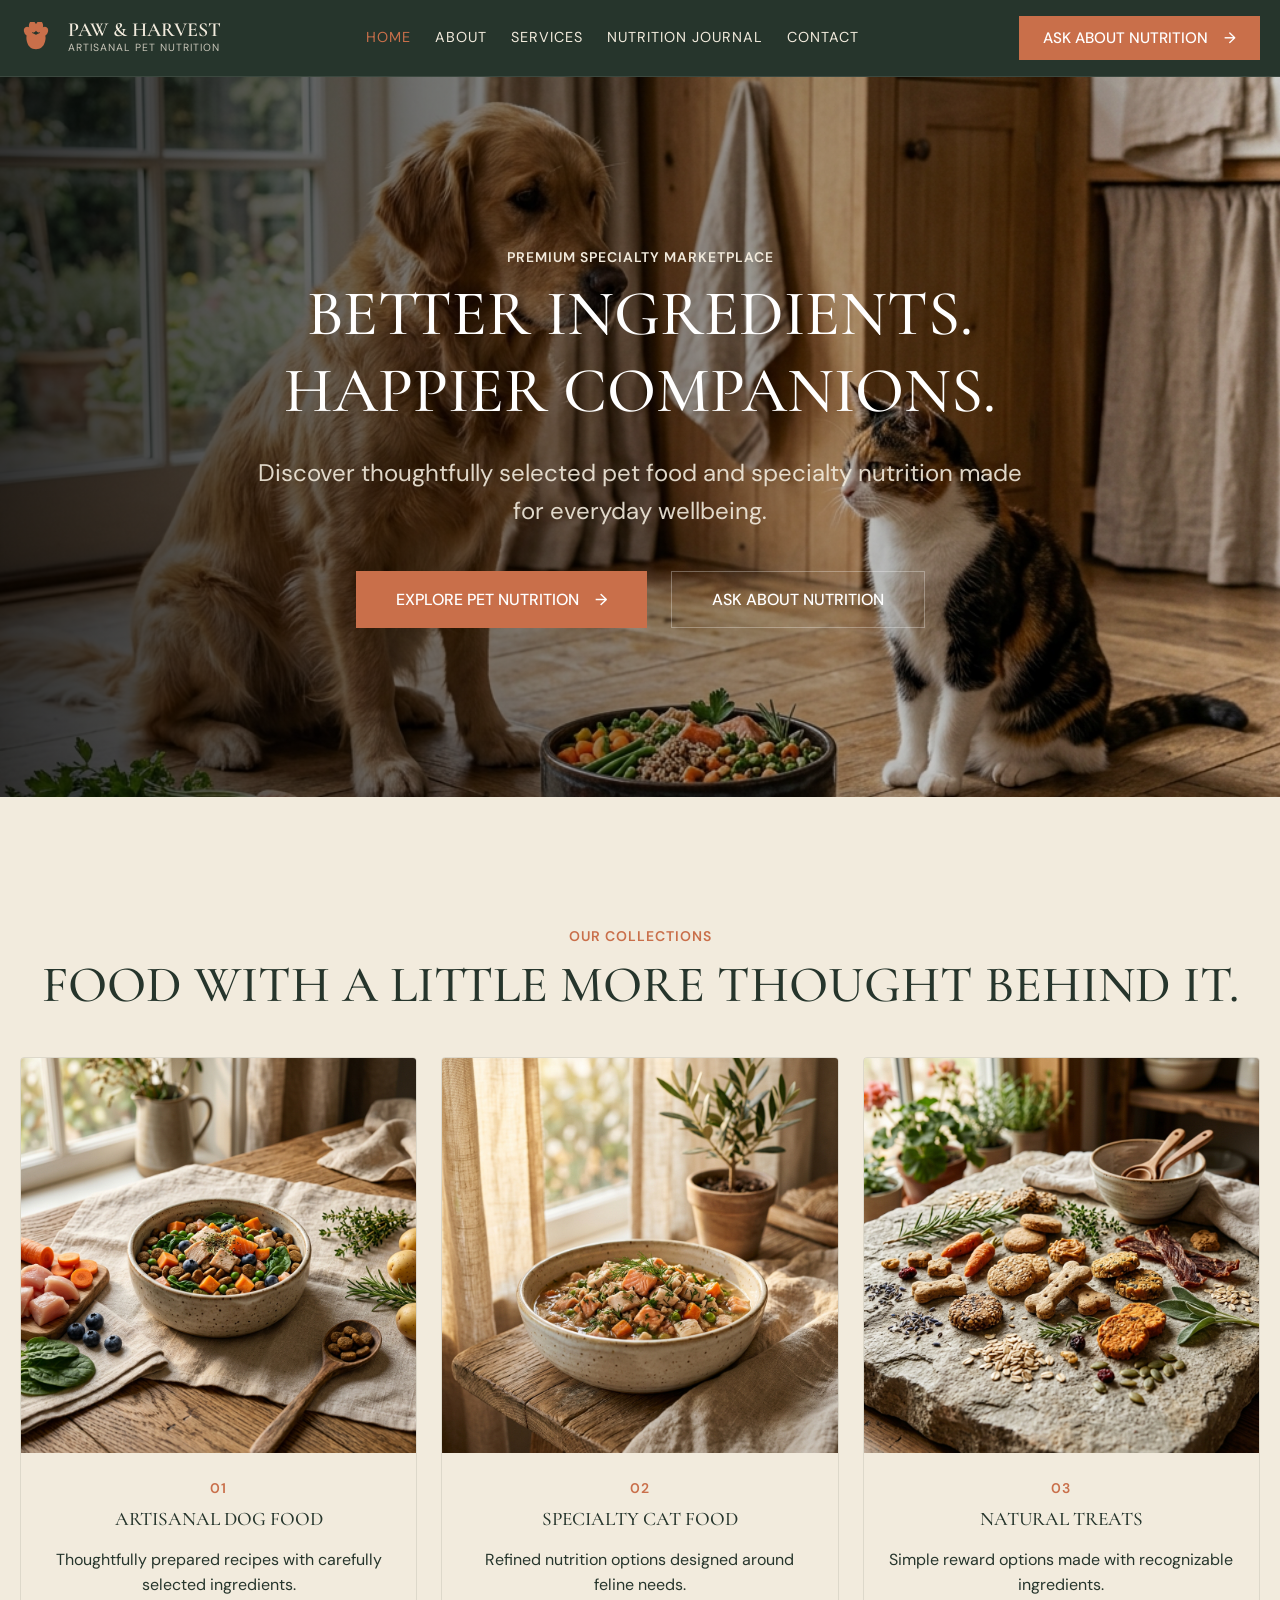
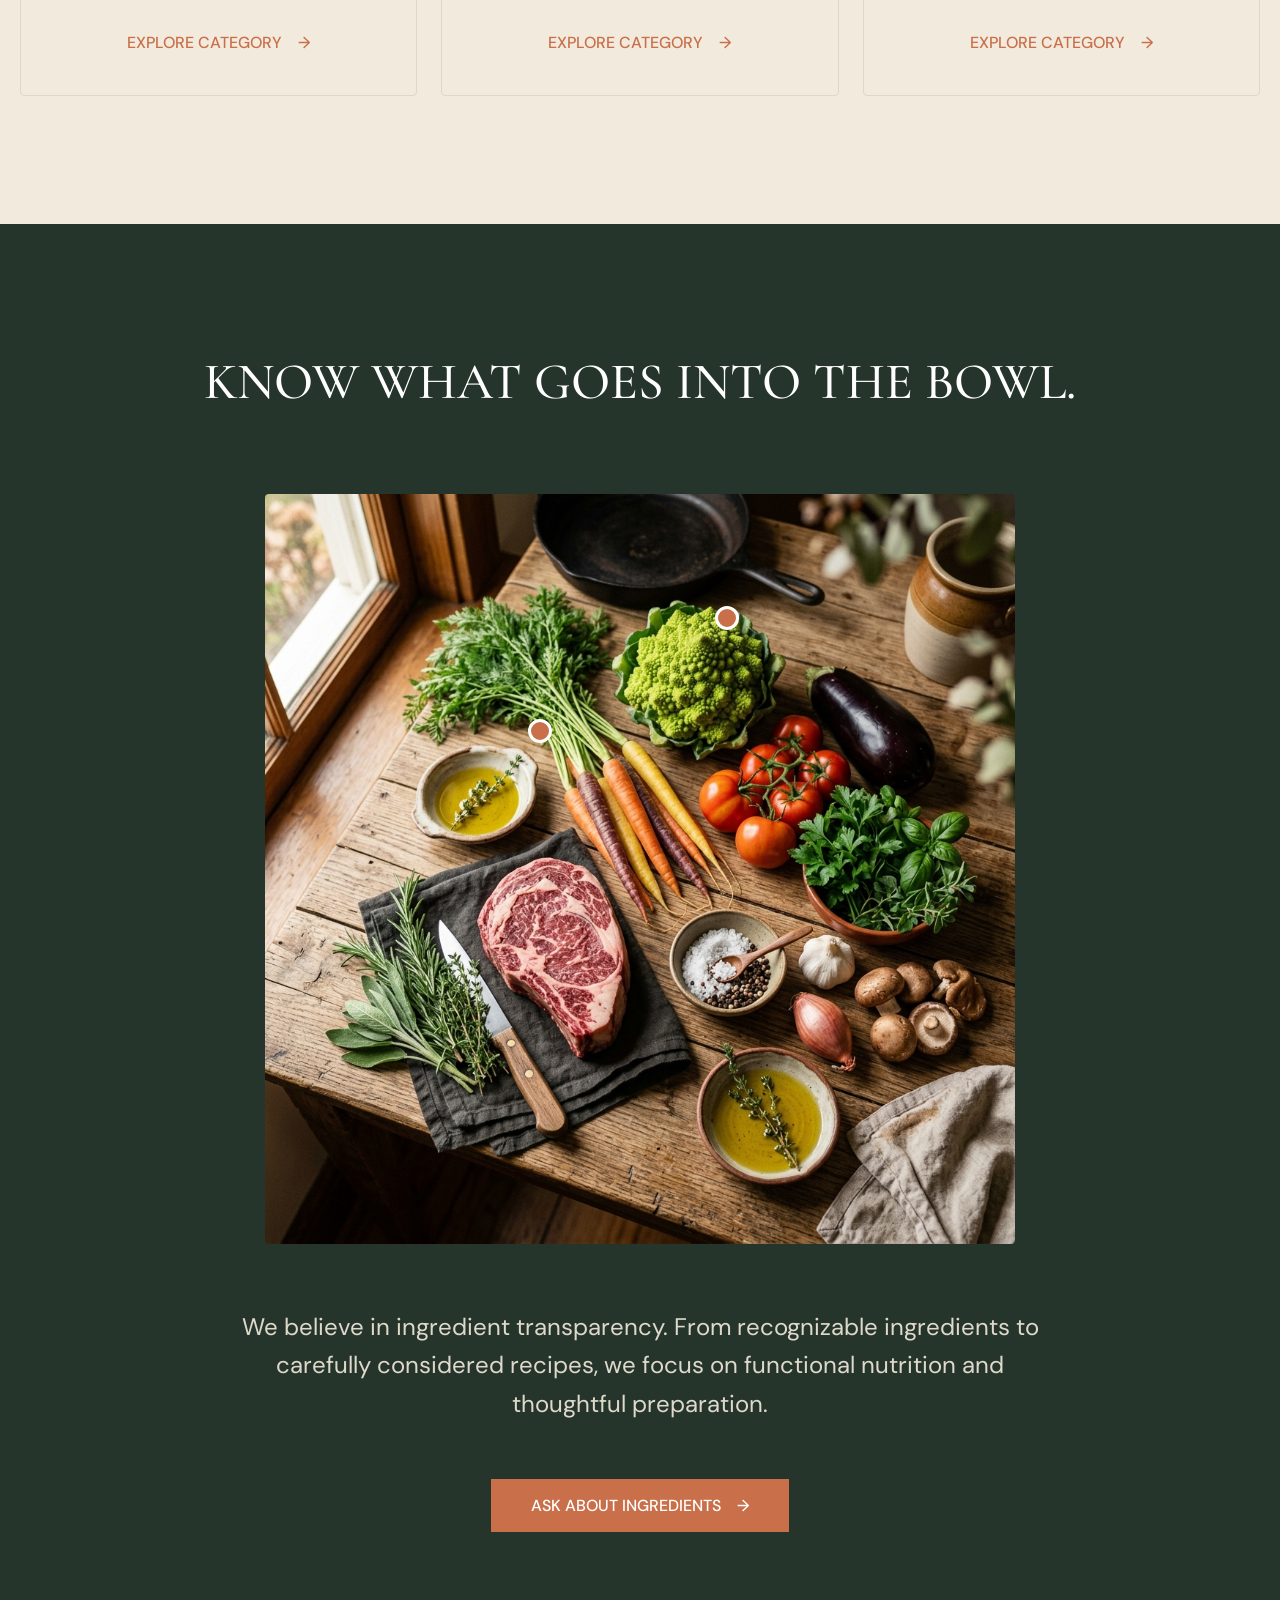
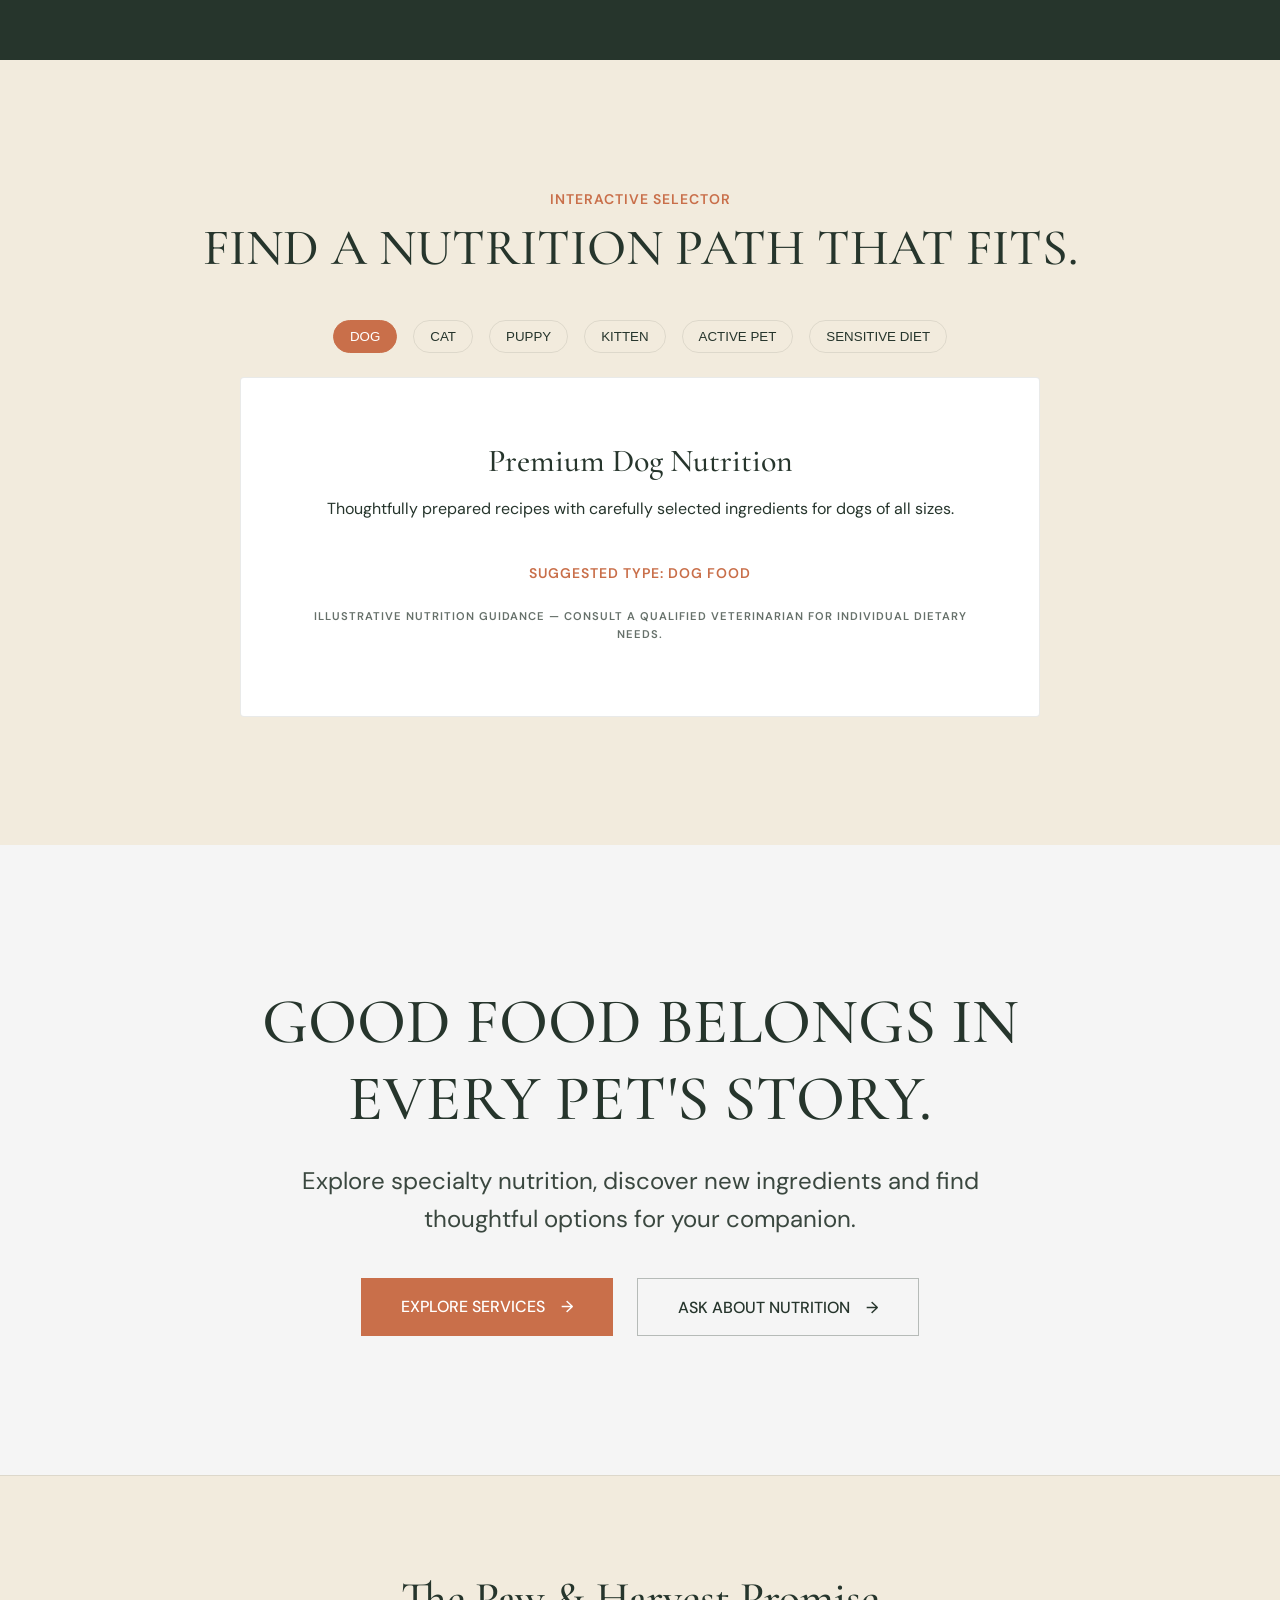
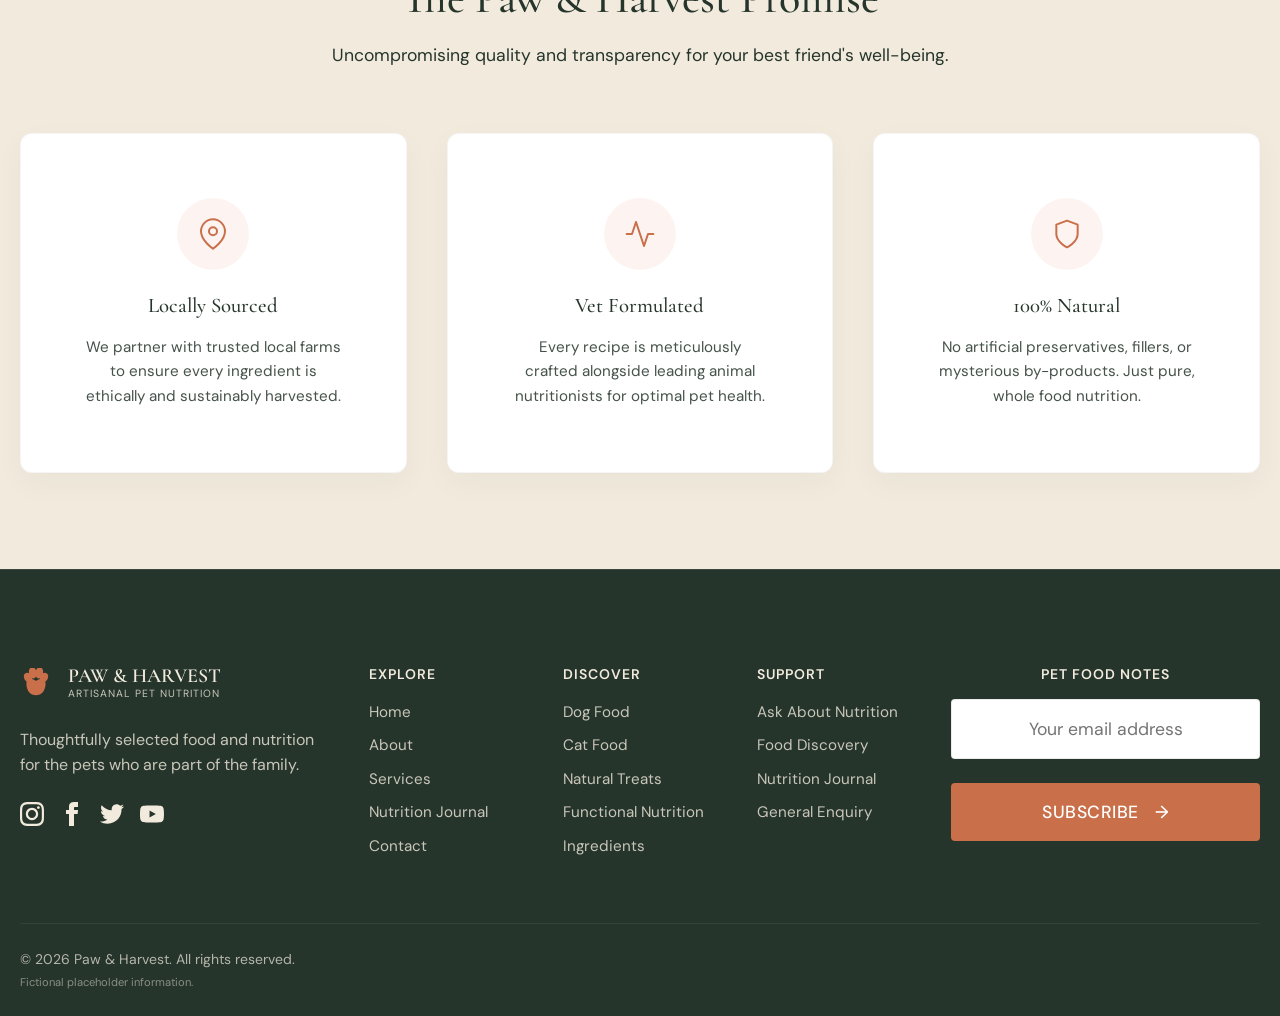
==== commit 60b49ce6: "second commit" ====
--- a/paw-and-harvest/index.html
+++ b/paw-and-harvest/index.html
@@ -431,11 +431,11 @@
           </ul>
         </div>
         
-        <div class="footer-col">
-          <h4>PET FOOD NOTES, INGREDIENT STORIES & WELLNESS IDEAS</h4>
-          <form style="display: flex; flex-direction: column; gap: var(--space-sm);" onsubmit="event.preventDefault(); alert('Subscribed to the journal!');">
-            <input type="email" placeholder="Your email address" required style="width: 100%; padding: var(--space-md) var(--space-sm); border: 1px solid var(--c-border); font-family: var(--font-body); background: var(--c-white); box-sizing: border-box;">
-            <button type="submit" class="btn btn-primary" style="width: 100%; justify-content: center; box-sizing: border-box;">SUBSCRIBE <span class="arrow">&rarr;</span></button>
+        <div class="footer-col newsletter-col">
+          <h4 class="newsletter-heading">PET FOOD NOTES</h4>
+          <form class="newsletter-form" onsubmit="event.preventDefault(); alert('Subscribed to the journal!');">
+            <input type="email" class="newsletter-input" placeholder="Your email address" required>
+            <button type="submit" class="btn btn-primary newsletter-btn">SUBSCRIBE <span class="arrow">&rarr;</span></button>
           </form>
         </div>
       </div>
--- a/paw-and-harvest/assets/css/style.css
+++ b/paw-and-harvest/assets/css/style.css
@@ -1249,3 +1249,99 @@
     grid-template-columns: repeat(3, 1fr);
   }
 }
+
+/* ==========================================================================
+   BACK TO TOP BUTTON
+   ========================================================================== */
+.back-to-top {
+  position: fixed;
+  bottom: var(--space-md);
+  right: var(--space-md);
+  width: 48px;
+  height: 48px;
+  background-color: var(--c-terracotta);
+  color: var(--c-white);
+  border: none;
+  border-radius: 50%;
+  display: flex;
+  align-items: center;
+  justify-content: center;
+  cursor: pointer;
+  box-shadow: 0 4px 12px var(--c-black-trans-20);
+  opacity: 0;
+  visibility: hidden;
+  transform: translateY(20px);
+  transition: all var(--transition-normal);
+  z-index: 99;
+}
+
+.back-to-top svg {
+  width: 24px;
+  height: 24px;
+}
+
+.back-to-top.visible {
+  opacity: 1;
+  visibility: visible;
+  transform: translateY(0);
+}
+
+.back-to-top:hover {
+  background-color: var(--c-forest);
+  transform: translateY(-5px);
+  box-shadow: 0 6px 16px var(--c-black-trans-20);
+}
+
+[data-theme="dark"] .back-to-top:hover {
+  background-color: var(--c-oat);
+  color: var(--c-forest);
+}
+
+/* ==========================================================================
+   FOOTER NEWSLETTER
+   ========================================================================== */
+.newsletter-col {
+  text-align: center;
+}
+
+.newsletter-heading {
+  margin-bottom: var(--space-md);
+  font-size: 1rem;
+  text-align: center;
+}
+
+.newsletter-form {
+  display: flex;
+  flex-direction: column;
+  gap: var(--space-md);
+}
+
+.newsletter-input {
+  width: 100%;
+  padding: 18px 24px;
+  border: 1px solid var(--c-border);
+  font-family: var(--font-body);
+  background: var(--c-white);
+  box-sizing: border-box;
+  font-size: 1.1rem;
+  border-radius: var(--radius-sm);
+  transition: all var(--transition-normal);
+  color: var(--c-forest);
+  text-align: center;
+}
+
+.newsletter-input:focus {
+  outline: none;
+  border-color: var(--c-terracotta);
+  box-shadow: 0 0 0 2px rgba(201, 111, 74, 0.2);
+}
+
+.newsletter-btn {
+  width: 100%;
+  justify-content: center;
+  box-sizing: border-box;
+  padding: 18px 24px;
+  font-size: 1.1rem;
+  border-radius: var(--radius-sm);
+  letter-spacing: 0.5px;
+}
